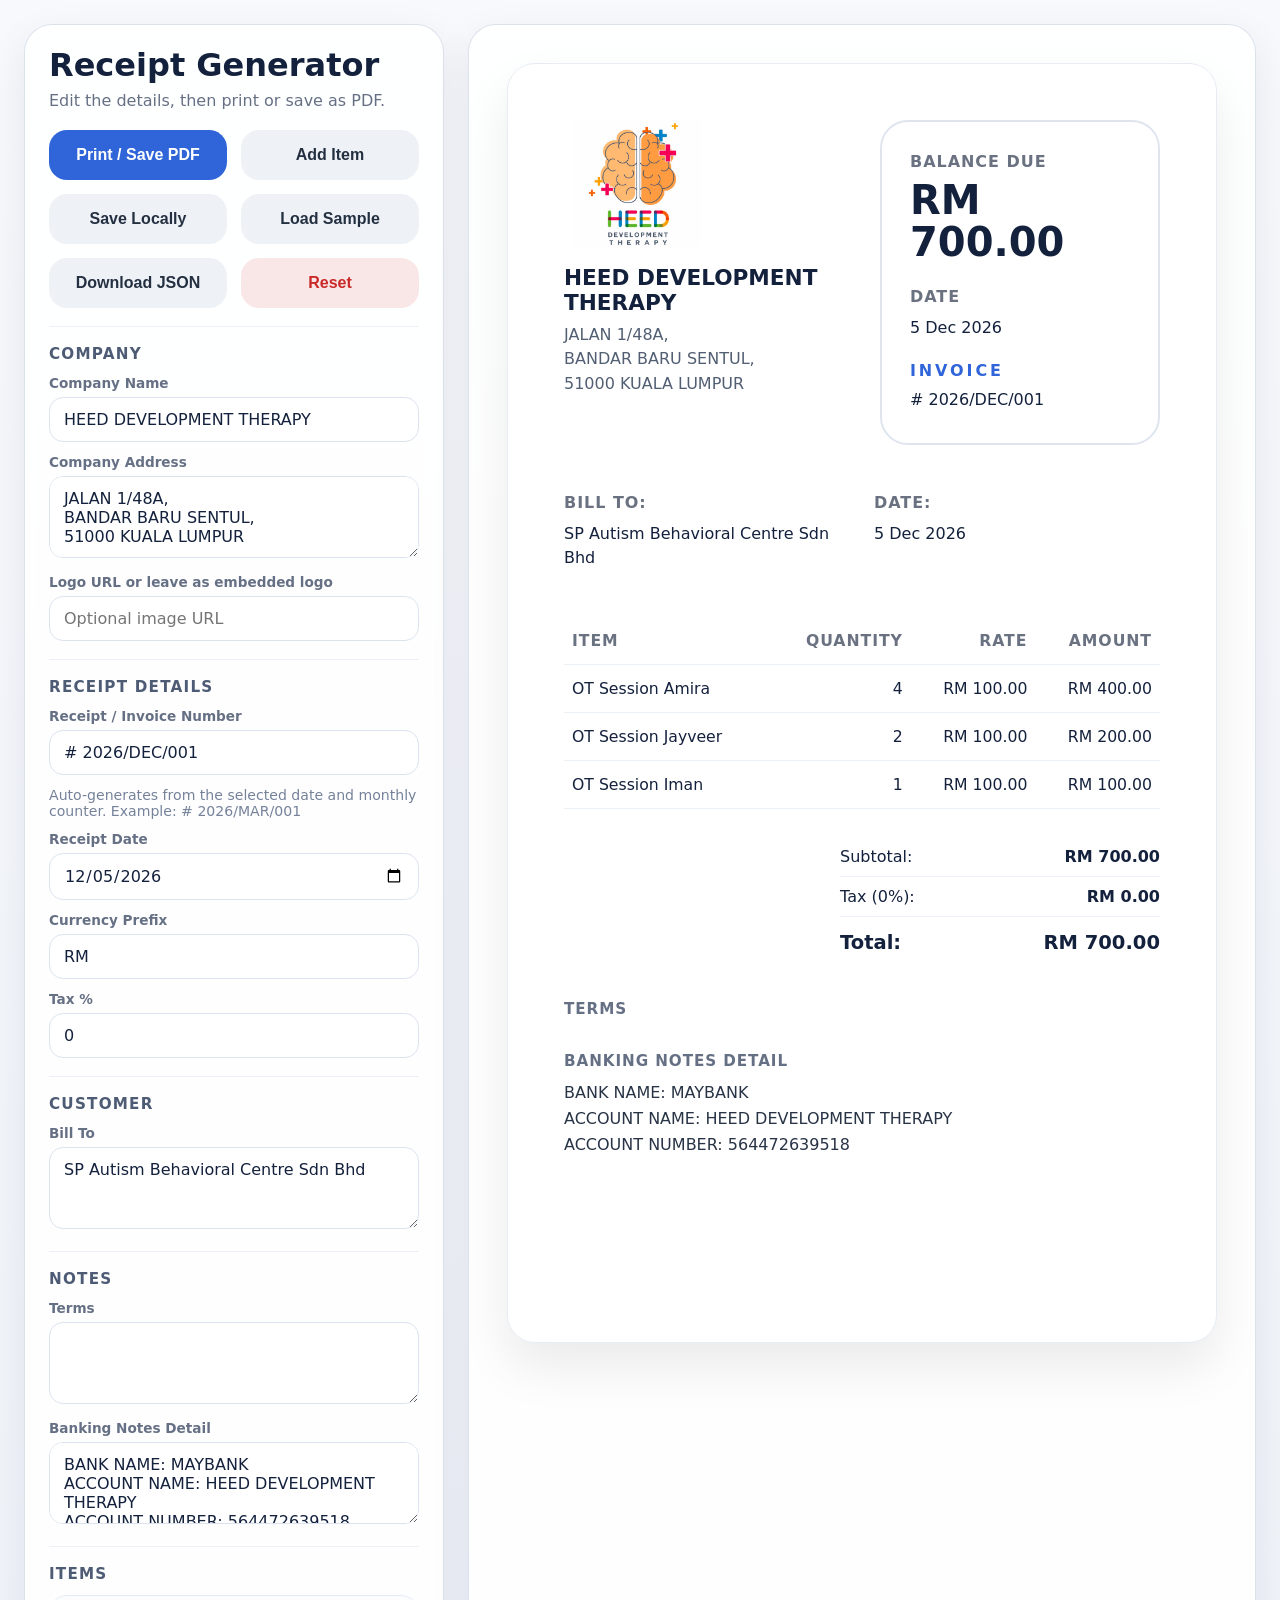
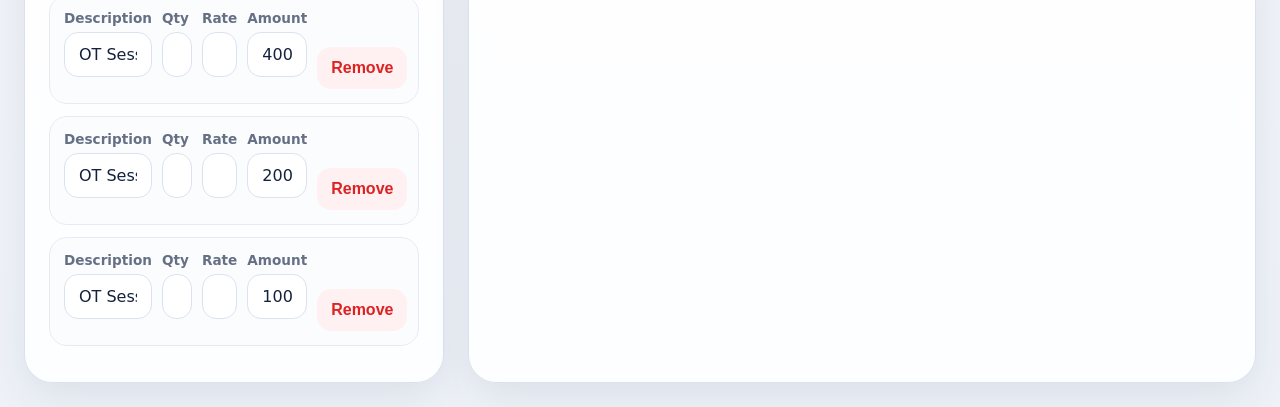
==== index.html @ 4f6014c5 "fix logo not appear" ====
<!DOCTYPE html>
<html lang="en">
<head>
  <meta charset="UTF-8" />
  <meta name="viewport" content="width=device-width, initial-scale=1.0" />
  <title>Personal Receipt Generator</title>
  <style>
    :root {
      --bg: #f3f5f9;
      --panel: #ffffff;
      --line: #d9dfeb;
      --text: #14213d;
      --muted: #667085;
      --primary: #2f65d9;
      --soft: #eef3ff;
      --danger: #f9e7e7;
      --shadow: 0 14px 40px rgba(18, 31, 58, 0.08);
      --radius: 22px;
    }

    * { box-sizing: border-box; }
    html, body { margin: 0; padding: 0; }
    body {
      font-family: Inter, ui-sans-serif, system-ui, -apple-system, BlinkMacSystemFont, "Segoe UI", sans-serif;
      background: linear-gradient(180deg, #f7f9fc 0%, #eef2f8 100%);
      color: var(--text);
    }

    .page {
      max-width: 1500px;
      margin: 0 auto;
      padding: 24px;
      display: grid;
      grid-template-columns: 420px 1fr;
      gap: 24px;
      min-height: 100vh;
    }

    .panel {
      background: rgba(255,255,255,0.88);
      backdrop-filter: blur(6px);
      border: 1px solid rgba(217,223,235,0.9);
      border-radius: 28px;
      box-shadow: var(--shadow);
    }

    .controls {
      padding: 24px;
      position: sticky;
      top: 24px;
      height: fit-content;
    }

    .controls h1 {
      margin: 0 0 8px;
      font-size: 2rem;
      line-height: 1.05;
    }

    .controls p {
      margin: 0 0 20px;
      color: var(--muted);
      font-size: 1rem;
    }

    .button-grid {
      display: grid;
      grid-template-columns: 1fr 1fr;
      gap: 14px;
      margin-bottom: 18px;
    }

    button {
      border: 0;
      border-radius: 18px;
      padding: 16px 18px;
      font-size: 1rem;
      font-weight: 700;
      cursor: pointer;
      transition: transform 0.15s ease, box-shadow 0.15s ease, opacity 0.15s ease;
    }

    button:hover { transform: translateY(-1px); }
    button.primary { background: var(--primary); color: white; }
    button.soft { background: #eef2f7; color: #243041; }
    button.warn { background: var(--danger); color: #c92929; }

    .form-section {
      border-top: 1px solid #edf1f7;
      padding-top: 18px;
      margin-top: 18px;
    }

    .form-section h2 {
      margin: 0 0 12px;
      font-size: 0.95rem;
      letter-spacing: 0.08em;
      color: #4d5b74;
      text-transform: uppercase;
    }

    .field {
      margin-bottom: 12px;
    }

    .field label {
      display: block;
      font-size: 0.85rem;
      color: var(--muted);
      margin-bottom: 6px;
      font-weight: 600;
    }

    .field input,
    .field textarea,
    .field select {
      width: 100%;
      border: 1px solid #dbe3ef;
      background: #fff;
      border-radius: 14px;
      padding: 12px 14px;
      font: inherit;
      color: var(--text);
    }

    .field textarea {
      resize: vertical;
      min-height: 82px;
    }

    .item-row {
      border: 1px solid #e5ebf5;
      border-radius: 18px;
      padding: 14px;
      margin-bottom: 12px;
      background: #fbfcfe;
    }

    .item-row-grid {
      display: grid;
      grid-template-columns: 1.8fr 0.8fr 1fr 1fr auto;
      gap: 10px;
      align-items: end;
    }

    .remove-btn {
      padding: 12px 14px;
      border-radius: 14px;
      background: #fff1f1;
      color: #d22;
      font-weight: 700;
    }

    .receipt-wrap {
      padding: 38px;
      overflow: auto;
    }

    .receipt-sheet {
      background: white;
      width: 100%;
      max-width: 980px;
      min-height: 1280px;
      margin: 0 auto;
      padding: 56px;
      border-radius: 28px;
      box-shadow: 0 25px 50px rgba(0,0,0,0.08);
      border: 1px solid #e6ebf4;
    }

    .receipt-top {
      display: flex;
      justify-content: space-between;
      gap: 28px;
      align-items: flex-start;
    }

    .branding {
      flex: 1;
      min-width: 0;
    }

    .logo-box {
      margin-bottom: 18px;
    }

    .logo-box img {
      max-width: 150px;
      max-height: 150px;
      object-fit: contain;
      display: block;
    }

    .invoice-label {
      color: var(--primary);
      font-size: 1rem;
      font-weight: 800;
      letter-spacing: 0.18em;
      margin-top: 20px;
      margin-bottom: 8px;
    }

    .invoice-number {
      font-size: 1rem; /* edit this if you want bigger/smaller */
      font-weight: 400;
      line-height: 1.55;
      margin: 0;
      word-break: break-word;
    }

    .company-name {
      font-size: 1.35rem;
      font-weight: 800;
      margin: 0 0 8px;
      text-transform: uppercase;
    }

    .company-address {
      color: #525f73;
      font-size: 1rem;
      line-height: 1.55;
      white-space: pre-line;
    }

    .summary-card {
      width: 280px;
      border: 2px solid #dfe5ef;
      border-radius: 28px;
      padding: 30px 28px;
      flex-shrink: 0;
    }

    .summary-card .label,
    .meta-title,
    .bill-title,
    .table-head {
      color: #6a7282;
      text-transform: uppercase;
      letter-spacing: 0.06em;
      font-weight: 800;
    }

    .due-amount {
      font-size: 2.5rem;
      font-weight: 900;
      margin: 8px 0 24px;
      line-height: 1.05;
    }

    .meta-grid {
      display: grid;
      grid-template-columns: 1fr 1fr;
      gap: 24px;
      margin-top: 48px;
      margin-bottom: 34px;
    }

    .bill-box, .date-box {
      min-height: 90px;
    }

    .bill-content, .date-content {
      margin-top: 10px;
      white-space: pre-line;
      font-size: 1rem;
      line-height: 1.55;
    }

    table {
      width: 100%;
      border-collapse: collapse;
      margin-top: 8px;
    }

    th, td {
      padding: 14px 8px;
      border-bottom: 1px solid #ebeff6;
      text-align: left;
      vertical-align: top;
      font-size: 0.98rem;
    }

    th:last-child, td:last-child,
    th:nth-last-child(2), td:nth-last-child(2),
    th:nth-last-child(3), td:nth-last-child(3) {
      text-align: right;
    }

    .totals {
      margin-left: auto;
      width: 320px;
      margin-top: 28px;
    }

    .total-row {
      display: flex;
      justify-content: space-between;
      padding: 10px 0;
      border-bottom: 1px solid #edf1f7;
      gap: 16px;
    }

    .grand-total {
      font-size: 1.22rem;
      font-weight: 900;
      border-bottom: 0;
      padding-top: 14px;
    }

    .bottom-notes {
      margin-top: 36px;
      display: grid;
      grid-template-columns: 1fr;
      gap: 24px;
    }

    .note-block h3 {
      margin: 0 0 10px;
      font-size: 0.95rem;
      text-transform: uppercase;
      letter-spacing: 0.06em;
      color: #667085;
    }

    .note-block p {
      margin: 0;
      white-space: pre-line;
      line-height: 1.65;
      color: #283446;
    }

    .muted-tip {
      color: #75829a;
      font-size: 0.88rem;
      margin-top: 12px;
    }

    @media (max-width: 1180px) {
      .page { grid-template-columns: 1fr; }
      .controls { position: static; }
      .receipt-sheet { min-height: auto; }
    }

    @media (max-width: 820px) {
      .receipt-wrap { padding: 14px; }
      .receipt-sheet { padding: 24px; border-radius: 18px; }
      .receipt-top, .meta-grid { display: block; }
      .summary-card { width: 100%; margin-top: 24px; }
      .item-row-grid { grid-template-columns: 1fr 1fr; }
      .totals { width: 100%; }
      .button-grid { grid-template-columns: 1fr; }
    }

    @media print {
      body { background: white; }
      .page { display: block; padding: 0; max-width: none; }
      .controls { display: none !important; }
      .panel { border: 0; box-shadow: none; background: transparent; }
      .receipt-wrap { padding: 0; }
      .receipt-sheet {
        max-width: none;
        width: 100%;
        min-height: auto;
        border: 0;
        box-shadow: none;
        border-radius: 0;
        padding: 18mm 16mm;
      }
      @page { size: A4; margin: 0; }
    }
  </style>
</head>
<body>
  <div class="page">
    <aside class="panel controls">
      <h1>Receipt Generator</h1>
      <p>Edit the details, then print or save as PDF.</p>

      <div class="button-grid">
        <button class="primary" onclick="window.print()">Print / Save PDF</button>
        <button class="soft" onclick="addItem()">Add Item</button>
        <button class="soft" onclick="saveLocally()">Save Locally</button>
        <button class="soft" onclick="loadSample()">Load Sample</button>
        <button class="soft" onclick="downloadJSON()">Download JSON</button>
        <button class="warn" onclick="resetForm()">Reset</button>
      </div>

      <div class="form-section">
        <h2>Company</h2>
        <div class="field">
          <label>Company Name</label>
          <input id="companyName" value="HEED DEVELOPMENT THERAPY" />
        </div>
        <div class="field">
          <label>Company Address</label>
          <textarea id="companyAddress">JALAN 1/48A,
BANDAR BARU SENTUL,
51000 KUALA LUMPUR</textarea>
        </div>
        <div class="field">
          <label>Logo URL or leave as embedded logo</label>
          <input id="logoUrl" value="HEED_DEV-logo.png" placeholder="Optional image URL" />
        </div>
      </div>

      <div class="form-section">
        <h2>Receipt Details</h2>
        <div class="field">
          <label>Receipt / Invoice Number</label>
          <input id="invoiceNumber" />
          <div class="muted-tip">Auto-generates from the selected date and monthly counter. Example: # 2026/MAR/001</div>
        </div>
        <div class="field">
          <label>Receipt Date</label>
          <input id="invoiceDate" type="date" />
        </div>
        <div class="field">
          <label>Currency Prefix</label>
          <input id="currency" value="RM" />
        </div>
        <div class="field">
          <label>Tax %</label>
          <input id="taxRate" type="number" min="0" step="0.01" value="0" />
        </div>
      </div>

      <div class="form-section">
        <h2>Customer</h2>
        <div class="field">
          <label>Bill To</label>
          <textarea id="billTo">SP Autism Behavioral Centre Sdn Bhd</textarea>
        </div>
      </div>

      <div class="form-section">
        <h2>Notes</h2>
        <div class="field">
          <label>Terms</label>
          <textarea id="terms"></textarea>
        </div>
        <div class="field">
          <label>Banking Notes Detail</label>
          <textarea id="bankingNotes">BANK NAME: MAYBANK
ACCOUNT NAME: HEED DEVELOPMENT THERAPY
ACCOUNT NUMBER: 564472639518</textarea>
        </div>
      </div>

      <div class="form-section">
        <h2>Items</h2>
        <div id="itemsEditor"></div>
      </div>
    </aside>

    <main class="panel receipt-wrap">
      <section class="receipt-sheet" id="receiptSheet">
        <div class="receipt-top">
          <div class="branding">
            <div class="logo-box">
              <img id="previewLogo" alt="Company logo" src="HEED_DEV-logo.png" />
            </div>
            <div class="company-name" id="previewCompanyName">HEED DEVELOPMENT THERAPY</div>
            <div class="company-address" id="previewCompanyAddress">JALAN 1/48A,
BANDAR BARU SENTUL,
51000 KUALA LUMPUR</div>
          </div>

          <div class="summary-card">
            <div class="label">Balance Due</div>
            <div class="due-amount" id="previewBalance">RM 0.00</div>

            <div class="meta-title">Date</div>
            <div class="date-content" id="previewDateTop">31 Mar 2026</div>

            <div class="invoice-label">INVOICE</div>
            <div class="invoice-number" id="previewInvoiceNumber"># 2026/MAR/001</div>
          </div>
        </div>

        <div class="meta-grid">
          <div class="bill-box">
            <div class="bill-title">Bill To:</div>
            <div class="bill-content" id="previewBillTo">SP Autism Behavioral Centre Sdn Bhd</div>
          </div>
          <div class="date-box">
            <div class="bill-title">Date:</div>
            <div class="date-content" id="previewDate">31 Mar 2026</div>
          </div>
        </div>

        <table>
          <thead>
            <tr>
              <th class="table-head">Item</th>
              <th class="table-head">Quantity</th>
              <th class="table-head">Rate</th>
              <th class="table-head">Amount</th>
            </tr>
          </thead>
          <tbody id="previewItems"></tbody>
        </table>

        <div class="totals">
          <div class="total-row"><span>Subtotal:</span><strong id="previewSubtotal">RM 0.00</strong></div>
          <div class="total-row"><span>Tax (<span id="previewTaxLabel">0</span>%):</span><strong id="previewTax">RM 0.00</strong></div>
          <div class="total-row grand-total"><span>Total:</span><strong id="previewTotal">RM 0.00</strong></div>
        </div>

        <div class="bottom-notes">
          <div class="note-block">
            <h3>Terms</h3>
            <p id="previewTerms"></p>
          </div>
          <div class="note-block">
            <h3>Banking Notes Detail</h3>
            <p id="previewBankingNotes">BANK NAME: MAYBANK
ACCOUNT NAME: HEED DEVELOPMENT THERAPY
ACCOUNT NUMBER: 564472639518</p>
          </div>
        </div>
      </section>
    </main>
  </div>

  <script>
    const EMBEDDED_LOGO = "[data-uri]";

    const defaultData = {
      companyName: 'HEED DEVELOPMENT THERAPY',
      companyAddress: 'JALAN 1/48A,\nBANDAR BARU SENTUL,\n51000 KUALA LUMPUR',
      logoUrl: '',
      invoiceDate: '',
      invoiceNumber: '',
      billTo: 'SP Autism Behavioral Centre Sdn Bhd',
      currency: 'RM',
      taxRate: 0,
      terms: '',
      bankingNotes: 'BANK NAME: MAYBANK\nACCOUNT NAME: HEED DEVELOPMENT THERAPY\nACCOUNT NUMBER: 564472639518',
      items: [
        { description: 'OT Session Amira', quantity: 4, rate: 100 },
        { description: 'OT Session Jayveer', quantity: 2, rate: 100 },
        { description: 'OT Session Iman', quantity: 1, rate: 100 }
      ]
    };

    const monthNames = ['JAN','FEB','MAR','APR','MAY','JUN','JUL','AUG','SEP','OCT','NOV','DEC'];
    const longMonthNames = ['Jan', 'Feb', 'Mar', 'Apr', 'May', 'Jun', 'Jul', 'Aug', 'Sep', 'Oct', 'Nov', 'Dec'];

    function pad(n, size = 3) {
      return String(n).padStart(size, '0');
    }

    function todayISO() {
      const d = new Date();
      const local = new Date(d.getTime() - d.getTimezoneOffset() * 60000);
      return local.toISOString().slice(0, 10);
    }

    function formatDisplayDate(dateStr) {
      if (!dateStr) return '';
      const [y, m, d] = dateStr.split('-').map(Number);
      return `${d} ${longMonthNames[m - 1]} ${y}`;
    }

    function currencyFormat(value) {
      const prefix = document.getElementById('currency').value || 'RM';
      return `${prefix} ${Number(value || 0).toFixed(2)}`;
    }

    function periodKeyFromDate(dateStr) {
      const [y, m] = dateStr.split('-').map(Number);
      return `${y}-${pad(m, 2)}`;
    }

    function generateInvoiceNumber(dateStr, forceNext = false) {
      const [year, month] = dateStr.split('-').map(Number);
      const key = `receipt-counter-${periodKeyFromDate(dateStr)}`;
      let counter = Number(localStorage.getItem(key) || 0);
      if (counter === 0 || forceNext) {
        counter += 1;
        localStorage.setItem(key, String(counter));
      }
      return `# ${year}/${monthNames[month - 1]}/${pad(counter)}`;
    }

    function maybeRefreshInvoiceNumber() {
      const dateStr = document.getElementById('invoiceDate').value || todayISO();
      const invoiceInput = document.getElementById('invoiceNumber');
      const expectedPrefix = `# ${dateStr.slice(0,4)}/${monthNames[Number(dateStr.slice(5,7)) - 1]}/`;
      if (!invoiceInput.value || !invoiceInput.value.startsWith(expectedPrefix)) {
        invoiceInput.value = generateInvoiceNumber(dateStr);
      }
    }

    function buildItemRow(item = { description: '', quantity: 1, rate: 0 }) {
      const row = document.createElement('div');
      row.className = 'item-row';
      row.innerHTML = `
        <div class="item-row-grid">
          <div class="field"><label>Description</label><input class="item-desc" value="${escapeHtmlAttr(item.description)}"></div>
          <div class="field"><label>Qty</label><input class="item-qty" type="number" min="0" step="1" value="${item.quantity}"></div>
          <div class="field"><label>Rate</label><input class="item-rate" type="number" min="0" step="0.01" value="${item.rate}"></div>
          <div class="field"><label>Amount</label><input class="item-amount" value="${Number(item.quantity * item.rate).toFixed(2)}" disabled></div>
          <button class="remove-btn" type="button">Remove</button>
        </div>
      `;
      row.querySelectorAll('input').forEach(el => el.addEventListener('input', () => {
        const qty = Number(row.querySelector('.item-qty').value || 0);
        const rate = Number(row.querySelector('.item-rate').value || 0);
        row.querySelector('.item-amount').value = (qty * rate).toFixed(2);
        updatePreview();
      }));
      row.querySelector('.remove-btn').addEventListener('click', () => {
        row.remove();
        updatePreview();
      });
      return row;
    }

    function addItem(item) {
      document.getElementById('itemsEditor').appendChild(buildItemRow(item));
      updatePreview();
    }

    function getItemsFromEditor() {
      return [...document.querySelectorAll('.item-row')].map(row => ({
        description: row.querySelector('.item-desc').value.trim(),
        quantity: Number(row.querySelector('.item-qty').value || 0),
        rate: Number(row.querySelector('.item-rate').value || 0)
      })).filter(item => item.description || item.quantity || item.rate);
    }

    function escapeHtmlAttr(value) {
      return String(value)
        .replace(/&/g, '&amp;')
        .replace(/"/g, '&quot;')
        .replace(/</g, '&lt;')
        .replace(/>/g, '&gt;');
    }

    function updatePreview() {
      const companyName = document.getElementById('companyName').value;
      const companyAddress = document.getElementById('companyAddress').value;
      const billTo = document.getElementById('billTo').value;
      const invoiceDate = document.getElementById('invoiceDate').value;
      const invoiceNumber = document.getElementById('invoiceNumber').value;
      const terms = document.getElementById('terms').value;
      const bankingNotes = document.getElementById('bankingNotes').value;
      const logoUrl = document.getElementById('logoUrl').value.trim();
      const taxRate = Number(document.getElementById('taxRate').value || 0);
      const items = getItemsFromEditor();

      document.getElementById('previewCompanyName').textContent = companyName;
      document.getElementById('previewCompanyAddress').textContent = companyAddress;
      document.getElementById('previewBillTo').textContent = billTo;
      document.getElementById('previewInvoiceNumber').textContent = invoiceNumber;
      document.getElementById('previewDate').textContent = formatDisplayDate(invoiceDate);
      document.getElementById('previewDateTop').textContent = formatDisplayDate(invoiceDate);
      document.getElementById('previewTerms').textContent = terms;
      document.getElementById('previewBankingNotes').textContent = bankingNotes;
      document.getElementById('previewTaxLabel').textContent = taxRate.toFixed(0);

      const logo = document.getElementById('previewLogo');
      logo.src = document.getElementById('logoUrl').value.trim() || "HEED_DEV-logo.png";
      logo.onerror = function () {
        this.style.display = "none";
      };

      const tbody = document.getElementById('previewItems');
      tbody.innerHTML = '';
      let subtotal = 0;

      items.forEach(item => {
        const amount = item.quantity * item.rate;
        subtotal += amount;
        const tr = document.createElement('tr');
        tr.innerHTML = `
          <td>${item.description || ''}</td>
          <td>${item.quantity}</td>
          <td>${currencyFormat(item.rate)}</td>
          <td>${currencyFormat(amount)}</td>
        `;
        tbody.appendChild(tr);
      });

      const taxAmount = subtotal * (taxRate / 100);
      const total = subtotal + taxAmount;

      document.getElementById('previewSubtotal').textContent = currencyFormat(subtotal);
      document.getElementById('previewTax').textContent = currencyFormat(taxAmount);
      document.getElementById('previewTotal').textContent = currencyFormat(total);
      document.getElementById('previewBalance').textContent = currencyFormat(total);

      saveDraftState();
    }

    function collectFormData() {
      return {
        companyName: document.getElementById('companyName').value,
        companyAddress: document.getElementById('companyAddress').value,
        logoUrl: document.getElementById('logoUrl').value,
        invoiceDate: document.getElementById('invoiceDate').value,
        invoiceNumber: document.getElementById('invoiceNumber').value,
        billTo: document.getElementById('billTo').value,
        currency: document.getElementById('currency').value,
        taxRate: document.getElementById('taxRate').value,
        terms: document.getElementById('terms').value,
        bankingNotes: document.getElementById('bankingNotes').value,
        items: getItemsFromEditor()
      };
    }

    function applyData(data) {
      document.getElementById('companyName').value = data.companyName ?? defaultData.companyName;
      document.getElementById('companyAddress').value = data.companyAddress ?? defaultData.companyAddress;
      document.getElementById('logoUrl').value = data.logoUrl ?? '';
      document.getElementById('invoiceDate').value = data.invoiceDate || todayISO();
      document.getElementById('invoiceNumber').value = data.invoiceNumber || generateInvoiceNumber(document.getElementById('invoiceDate').value);
      document.getElementById('billTo').value = data.billTo ?? '';
      document.getElementById('currency').value = data.currency ?? 'RM';
      document.getElementById('taxRate').value = data.taxRate ?? 0;
      document.getElementById('terms').value = data.terms ?? '';
      document.getElementById('bankingNotes').value = data.bankingNotes ?? '';

      const editor = document.getElementById('itemsEditor');
      editor.innerHTML = '';
      (data.items?.length ? data.items : defaultData.items).forEach(item => editor.appendChild(buildItemRow(item)));
      updatePreview();
    }

    function saveDraftState() {
      localStorage.setItem('receipt-generator-draft', JSON.stringify(collectFormData()));
    }

    function saveLocally() {
      saveDraftState();
      alert('Saved in your browser on this device.');
    }

    function downloadJSON() {
      const data = JSON.stringify(collectFormData(), null, 2);
      const blob = new Blob([data], { type: 'application/json' });
      const a = document.createElement('a');
      a.href = URL.createObjectURL(blob);
      a.download = 'receipt-data.json';
      a.click();
      URL.revokeObjectURL(a.href);
    }

    function loadSample() {
      const sample = structuredClone(defaultData);
      sample.invoiceDate = '2026-03-31';
      sample.invoiceNumber = '# 2026/MAR/001';
      applyData(sample);
    }

    function resetForm() {
      localStorage.removeItem('receipt-generator-draft');
      const fresh = structuredClone(defaultData);
      fresh.invoiceDate = todayISO();
      fresh.invoiceNumber = generateInvoiceNumber(fresh.invoiceDate, true);
      applyData(fresh);
    }

    document.getElementById('invoiceDate').addEventListener('input', () => {
      maybeRefreshInvoiceNumber();
      updatePreview();
    });

    ['companyName','companyAddress','logoUrl','invoiceNumber','billTo','currency','taxRate','terms','bankingNotes']
      .forEach(id => document.getElementById(id).addEventListener('input', updatePreview));

    (function init() {
      const saved = localStorage.getItem('receipt-generator-draft');
      if (saved) {
        try {
          applyData(JSON.parse(saved));
          maybeRefreshInvoiceNumber();
          updatePreview();
          return;
        } catch (e) {}
      }
      const fresh = structuredClone(defaultData);
      fresh.invoiceDate = todayISO();
      fresh.invoiceNumber = generateInvoiceNumber(fresh.invoiceDate);
      applyData(fresh);
    })();
  </script>
</body>
</html>
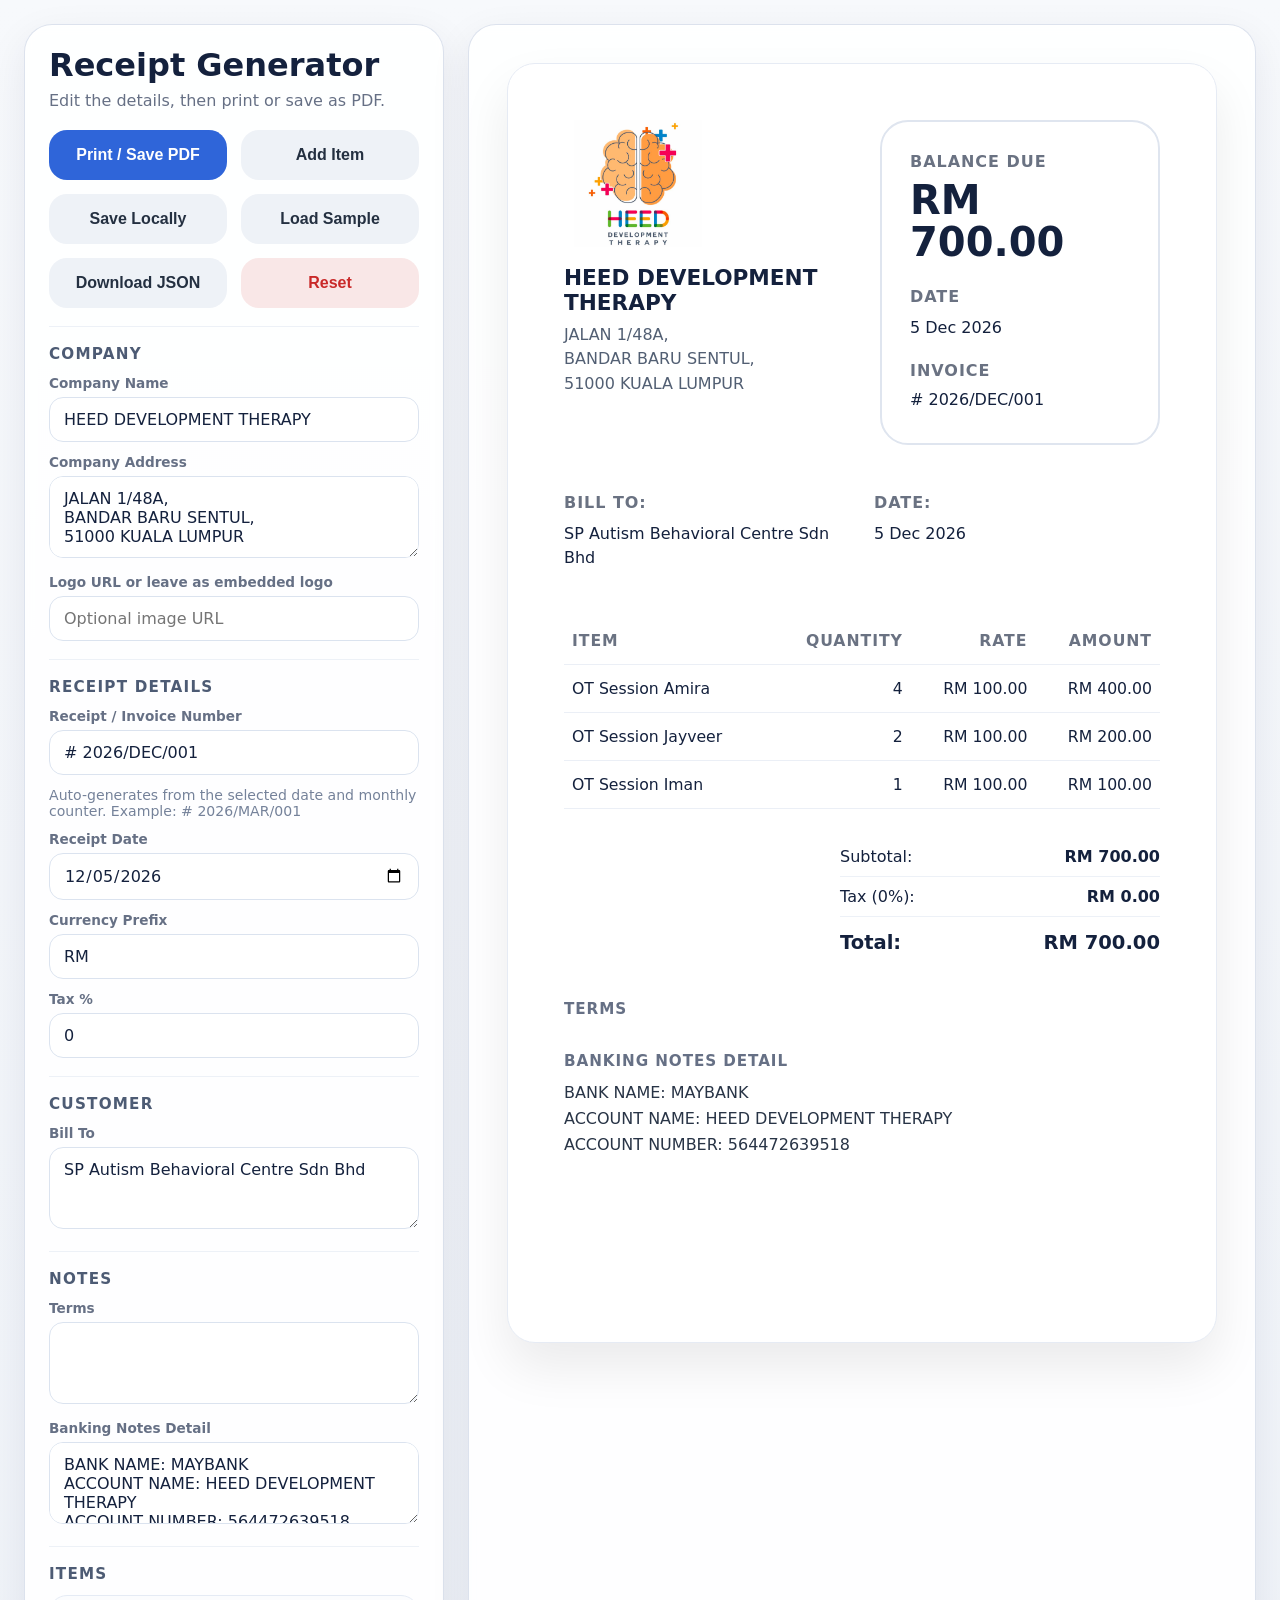
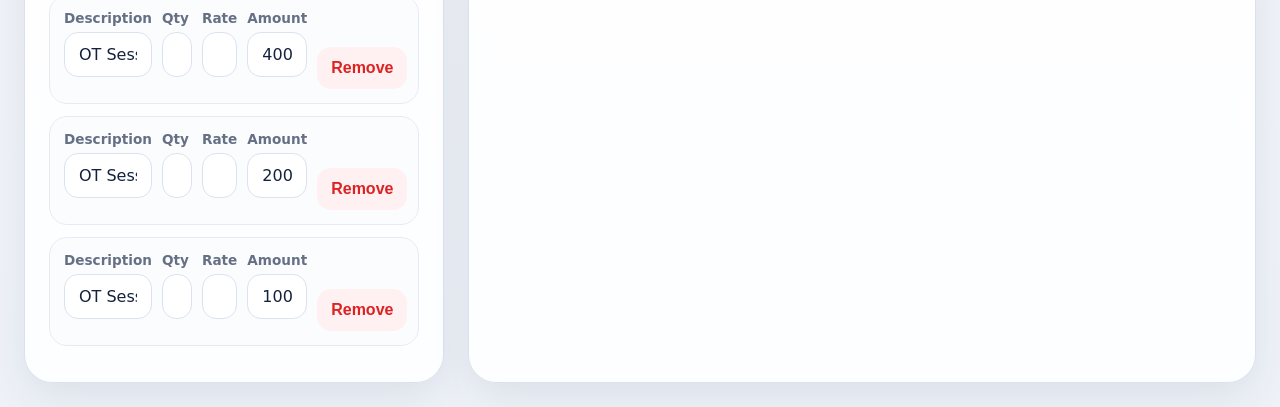
==== commit a1f09317: "Match INVOICE the same style/color family as DATE and BALANCE DUE." ====
--- a/index.html
+++ b/index.html
@@ -192,10 +192,11 @@
     }
 
     .invoice-label {
-      color: var(--primary);
+      color: #6a7282;
+      text-transform: uppercase;
+      letter-spacing: 0.06em;
+      font-weight: 800;
       font-size: 1rem;
-      font-weight: 800;
-      letter-spacing: 0.18em;
       margin-top: 20px;
       margin-bottom: 8px;
     }
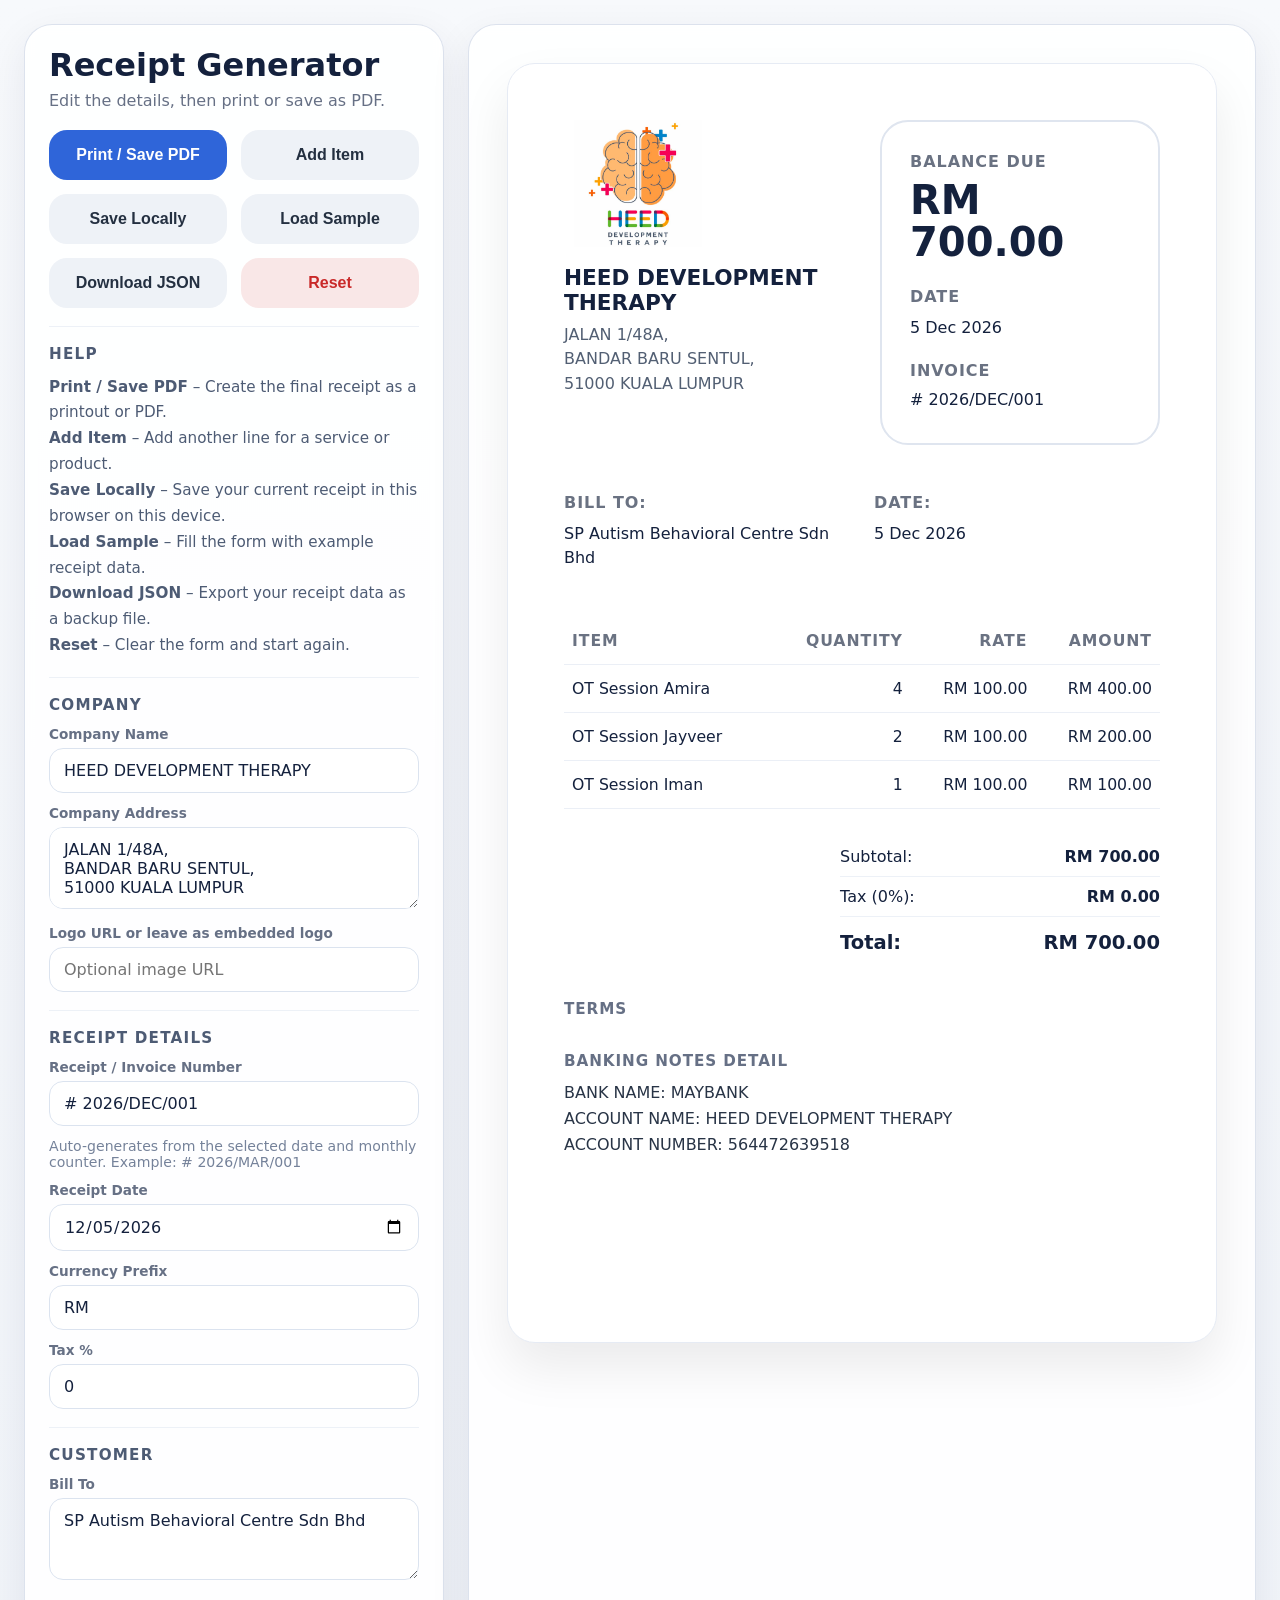
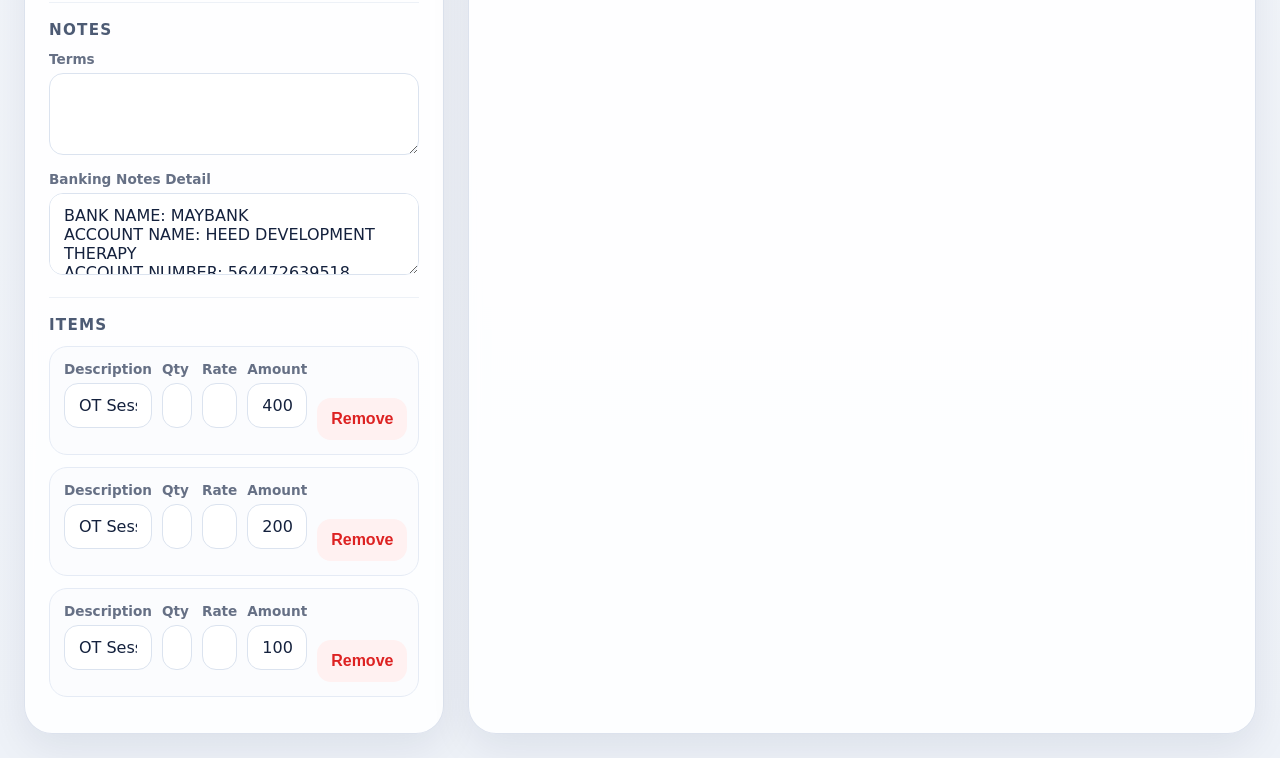
==== commit 265e9487: "Features - Add help section" ====
--- a/index.html
+++ b/index.html
@@ -193,12 +193,12 @@
 
     .invoice-label {
       color: #6a7282;
-      text-transform: uppercase;
+      font-size: 1rem;
+      font-weight: 800;
       letter-spacing: 0.06em;
-      font-weight: 800;
-      font-size: 1rem;
       margin-top: 20px;
       margin-bottom: 8px;
+      text-transform: uppercase;
     }
 
     .invoice-number {
@@ -384,6 +384,18 @@
         <button class="soft" onclick="loadSample()">Load Sample</button>
         <button class="soft" onclick="downloadJSON()">Download JSON</button>
         <button class="warn" onclick="resetForm()">Reset</button>
+      </div>
+
+      <div class="form-section">
+        <h2>Help</h2>
+        <div class="muted-tip" style="font-size: 0.95rem; line-height: 1.7; color: #4d5b74;">
+          <strong>Print / Save PDF</strong> – Create the final receipt as a printout or PDF.<br>
+          <strong>Add Item</strong> – Add another line for a service or product.<br>
+          <strong>Save Locally</strong> – Save your current receipt in this browser on this device.<br>
+          <strong>Load Sample</strong> – Fill the form with example receipt data.<br>
+          <strong>Download JSON</strong> – Export your receipt data as a backup file.<br>
+          <strong>Reset</strong> – Clear the form and start again.
+        </div>
       </div>
 
       <div class="form-section">
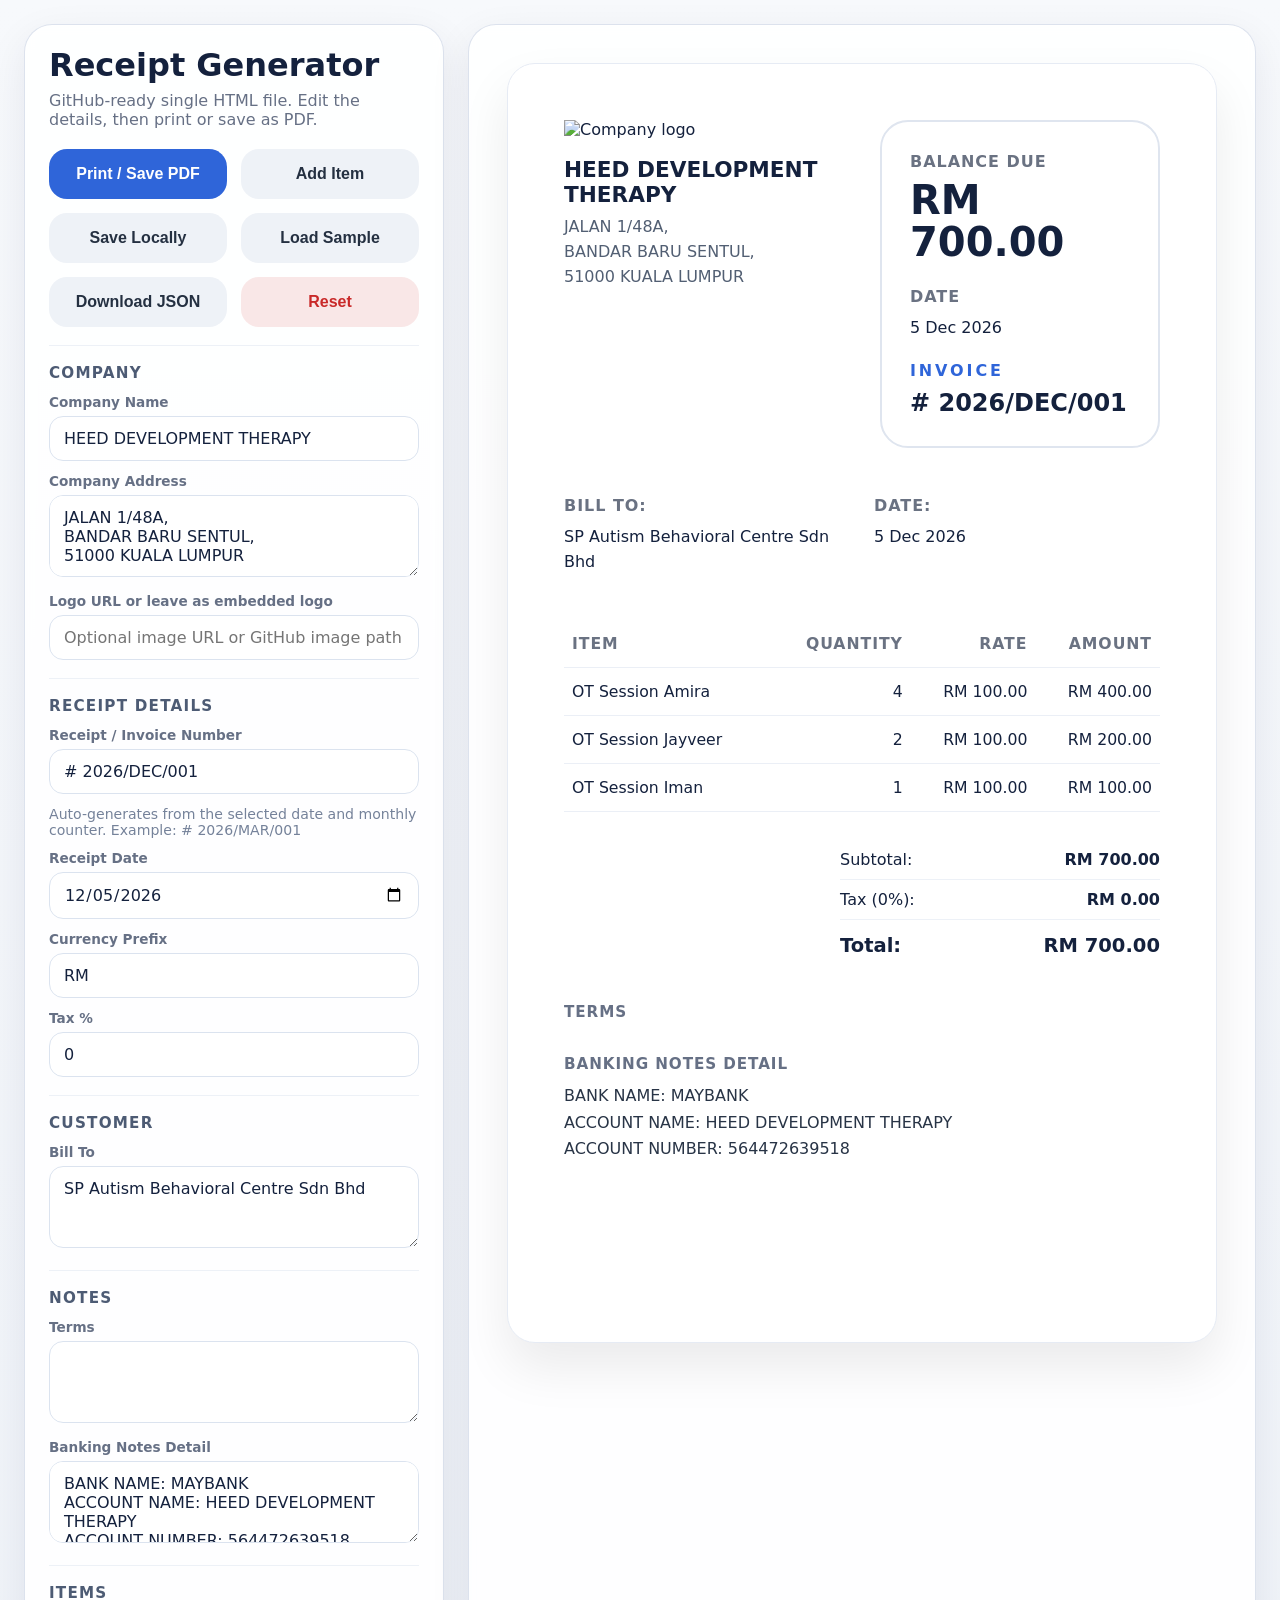
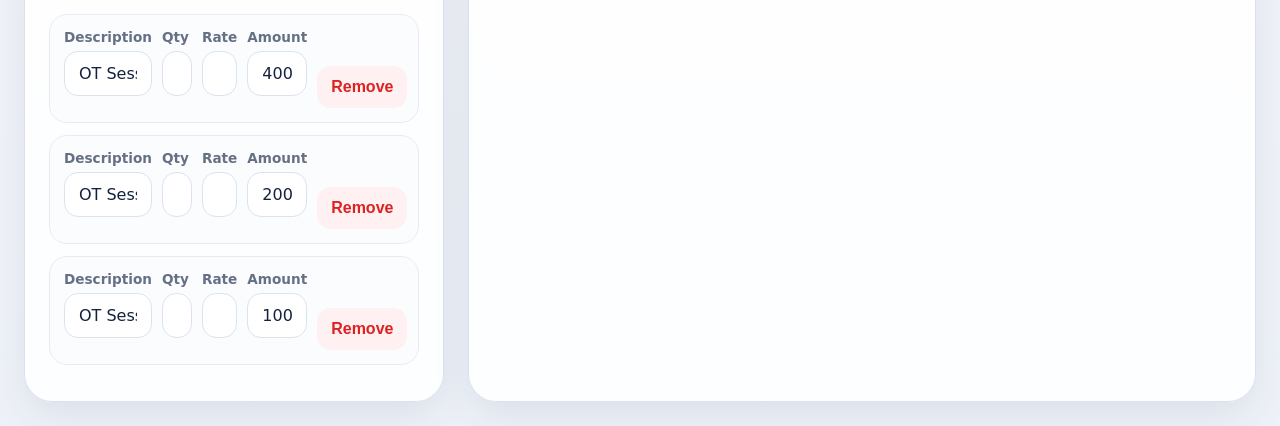
==== commit 6f781203: "Features: phone-friendly while keeping iPad and laptop layouts intact. What changed:  * buttons st" ====
--- a/index.html
+++ b/index.html
@@ -192,20 +192,18 @@
     }
 
     .invoice-label {
-      color: #6a7282;
+      color: var(--primary);
       font-size: 1rem;
       font-weight: 800;
-      letter-spacing: 0.06em;
-      margin-top: 20px;
-      margin-bottom: 8px;
-      text-transform: uppercase;
+      letter-spacing: 0.18em;
+      margin-bottom: 10px;
     }
 
     .invoice-number {
-      font-size: 1rem; /* edit this if you want bigger/smaller */
-      font-weight: 400;
-      line-height: 1.55;
-      margin: 0;
+      font-size: 2rem;
+      font-weight: 800;
+      line-height: 1.1;
+      margin: 0 0 26px;
       word-break: break-word;
     }
 
@@ -343,13 +341,174 @@
     }
 
     @media (max-width: 820px) {
-      .receipt-wrap { padding: 14px; }
-      .receipt-sheet { padding: 24px; border-radius: 18px; }
-      .receipt-top, .meta-grid { display: block; }
-      .summary-card { width: 100%; margin-top: 24px; }
-      .item-row-grid { grid-template-columns: 1fr 1fr; }
-      .totals { width: 100%; }
-      .button-grid { grid-template-columns: 1fr; }
+      .page {
+        padding: 16px;
+        gap: 16px;
+      }
+
+      .controls {
+        padding: 18px;
+      }
+
+      .controls h1 {
+        font-size: 1.6rem;
+      }
+
+      .controls p {
+        font-size: 0.95rem;
+      }
+
+      .receipt-wrap {
+        padding: 12px;
+      }
+
+      .receipt-sheet {
+        padding: 22px;
+        border-radius: 18px;
+      }
+
+      .receipt-top,
+      .meta-grid {
+        display: block;
+      }
+
+      .summary-card {
+        width: 100%;
+        margin-top: 20px;
+        padding: 22px 20px;
+        border-radius: 20px;
+      }
+
+      .button-grid {
+        grid-template-columns: 1fr;
+      }
+
+      .button-grid button {
+        width: 100%;
+      }
+
+      .form-section {
+        padding-top: 16px;
+        margin-top: 16px;
+      }
+
+      .field input,
+      .field textarea,
+      .field select,
+      button {
+        font-size: 16px;
+      }
+
+      .item-row {
+        padding: 12px;
+        border-radius: 16px;
+      }
+
+      .item-row-grid {
+        grid-template-columns: 1fr;
+        gap: 8px;
+      }
+
+      .remove-btn {
+        width: 100%;
+        margin-top: 4px;
+      }
+
+      .totals {
+        width: 100%;
+        margin-top: 20px;
+      }
+
+      .total-row {
+        padding: 12px 0;
+      }
+
+      .logo-box img {
+        max-width: 110px;
+        max-height: 110px;
+      }
+
+      th, td {
+        padding: 10px 6px;
+        font-size: 0.92rem;
+      }
+
+      .due-amount {
+        font-size: 2rem;
+      }
+    }
+
+    @media (max-width: 560px) {
+      .page {
+        padding: 10px;
+        gap: 12px;
+      }
+
+      .controls {
+        padding: 14px;
+        border-radius: 20px;
+      }
+
+      .receipt-wrap {
+        padding: 8px;
+      }
+
+      .receipt-sheet {
+        padding: 16px;
+      }
+
+      .company-name {
+        font-size: 1.1rem;
+      }
+
+      .company-address,
+      .bill-content,
+      .date-content,
+      .invoice-number {
+        font-size: 0.95rem;
+        line-height: 1.5;
+      }
+
+      .invoice-label,
+      .meta-title,
+      .bill-title,
+      .summary-card .label,
+      .table-head {
+        font-size: 0.78rem;
+        letter-spacing: 0.05em;
+      }
+
+      table,
+      thead,
+      tbody,
+      tr,
+      th,
+      td {
+        display: block;
+        width: 100%;
+      }
+
+      thead {
+        display: none;
+      }
+
+      tbody tr {
+        border: 1px solid #ebeff6;
+        border-radius: 14px;
+        padding: 10px 12px;
+        margin-bottom: 10px;
+      }
+
+      tbody td {
+        border-bottom: 0;
+        padding: 4px 0;
+        text-align: left !important;
+      }
+
+      tbody td:nth-child(1)::before { content: 'Item: '; font-weight: 700; }
+      tbody td:nth-child(2)::before { content: 'Quantity: '; font-weight: 700; }
+      tbody td:nth-child(3)::before { content: 'Rate: '; font-weight: 700; }
+      tbody td:nth-child(4)::before { content: 'Amount: '; font-weight: 700; }
     }
 
     @media print {
@@ -375,7 +534,7 @@
   <div class="page">
     <aside class="panel controls">
       <h1>Receipt Generator</h1>
-      <p>Edit the details, then print or save as PDF.</p>
+      <p>GitHub-ready single HTML file. Edit the details, then print or save as PDF.</p>
 
       <div class="button-grid">
         <button class="primary" onclick="window.print()">Print / Save PDF</button>
@@ -387,18 +546,6 @@
       </div>
 
       <div class="form-section">
-        <h2>Help</h2>
-        <div class="muted-tip" style="font-size: 0.95rem; line-height: 1.7; color: #4d5b74;">
-          <strong>Print / Save PDF</strong> – Create the final receipt as a printout or PDF.<br>
-          <strong>Add Item</strong> – Add another line for a service or product.<br>
-          <strong>Save Locally</strong> – Save your current receipt in this browser on this device.<br>
-          <strong>Load Sample</strong> – Fill the form with example receipt data.<br>
-          <strong>Download JSON</strong> – Export your receipt data as a backup file.<br>
-          <strong>Reset</strong> – Clear the form and start again.
-        </div>
-      </div>
-
-      <div class="form-section">
         <h2>Company</h2>
         <div class="field">
           <label>Company Name</label>
@@ -412,7 +559,7 @@
         </div>
         <div class="field">
           <label>Logo URL or leave as embedded logo</label>
-          <input id="logoUrl" value="HEED_DEV-logo.png" placeholder="Optional image URL" />
+          <input id="logoUrl" placeholder="Optional image URL or GitHub image path" />
         </div>
       </div>
 
@@ -469,9 +616,8 @@
       <section class="receipt-sheet" id="receiptSheet">
         <div class="receipt-top">
           <div class="branding">
-            <div class="logo-box">
-              <img id="previewLogo" alt="Company logo" src="HEED_DEV-logo.png" />
-            </div>
+            <div class="logo-box"><img id="previewLogo" alt="Company logo" /></div>
+            
             <div class="company-name" id="previewCompanyName">HEED DEVELOPMENT THERAPY</div>
             <div class="company-address" id="previewCompanyAddress">JALAN 1/48A,
 BANDAR BARU SENTUL,
@@ -481,12 +627,10 @@
           <div class="summary-card">
             <div class="label">Balance Due</div>
             <div class="due-amount" id="previewBalance">RM 0.00</div>
-
             <div class="meta-title">Date</div>
             <div class="date-content" id="previewDateTop">31 Mar 2026</div>
-
-            <div class="invoice-label">INVOICE</div>
-            <div class="invoice-number" id="previewInvoiceNumber"># 2026/MAR/001</div>
+            <div class="invoice-label" style="margin-top: 20px;">INVOICE</div>
+            <div class="invoice-number" id="previewInvoiceNumber" style="font-size: 1.5rem; margin: 8px 0 0;"># 2026/MAR/001</div>
           </div>
         </div>
 
@@ -536,7 +680,7 @@
   </div>
 
   <script>
-    const EMBEDDED_LOGO = "[data-uri]";
+    const EMBEDDED_LOGO = "[data-uri]";
 
     const defaultData = {
       companyName: 'HEED DEVELOPMENT THERAPY',
@@ -674,15 +818,11 @@
       document.getElementById('previewTaxLabel').textContent = taxRate.toFixed(0);
 
       const logo = document.getElementById('previewLogo');
-      logo.src = document.getElementById('logoUrl').value.trim() || "HEED_DEV-logo.png";
-      logo.onerror = function () {
-        this.style.display = "none";
-      };
+      logo.src = logoUrl || EMBEDDED_LOGO;
 
       const tbody = document.getElementById('previewItems');
       tbody.innerHTML = '';
       let subtotal = 0;
-
       items.forEach(item => {
         const amount = item.quantity * item.rate;
         subtotal += amount;
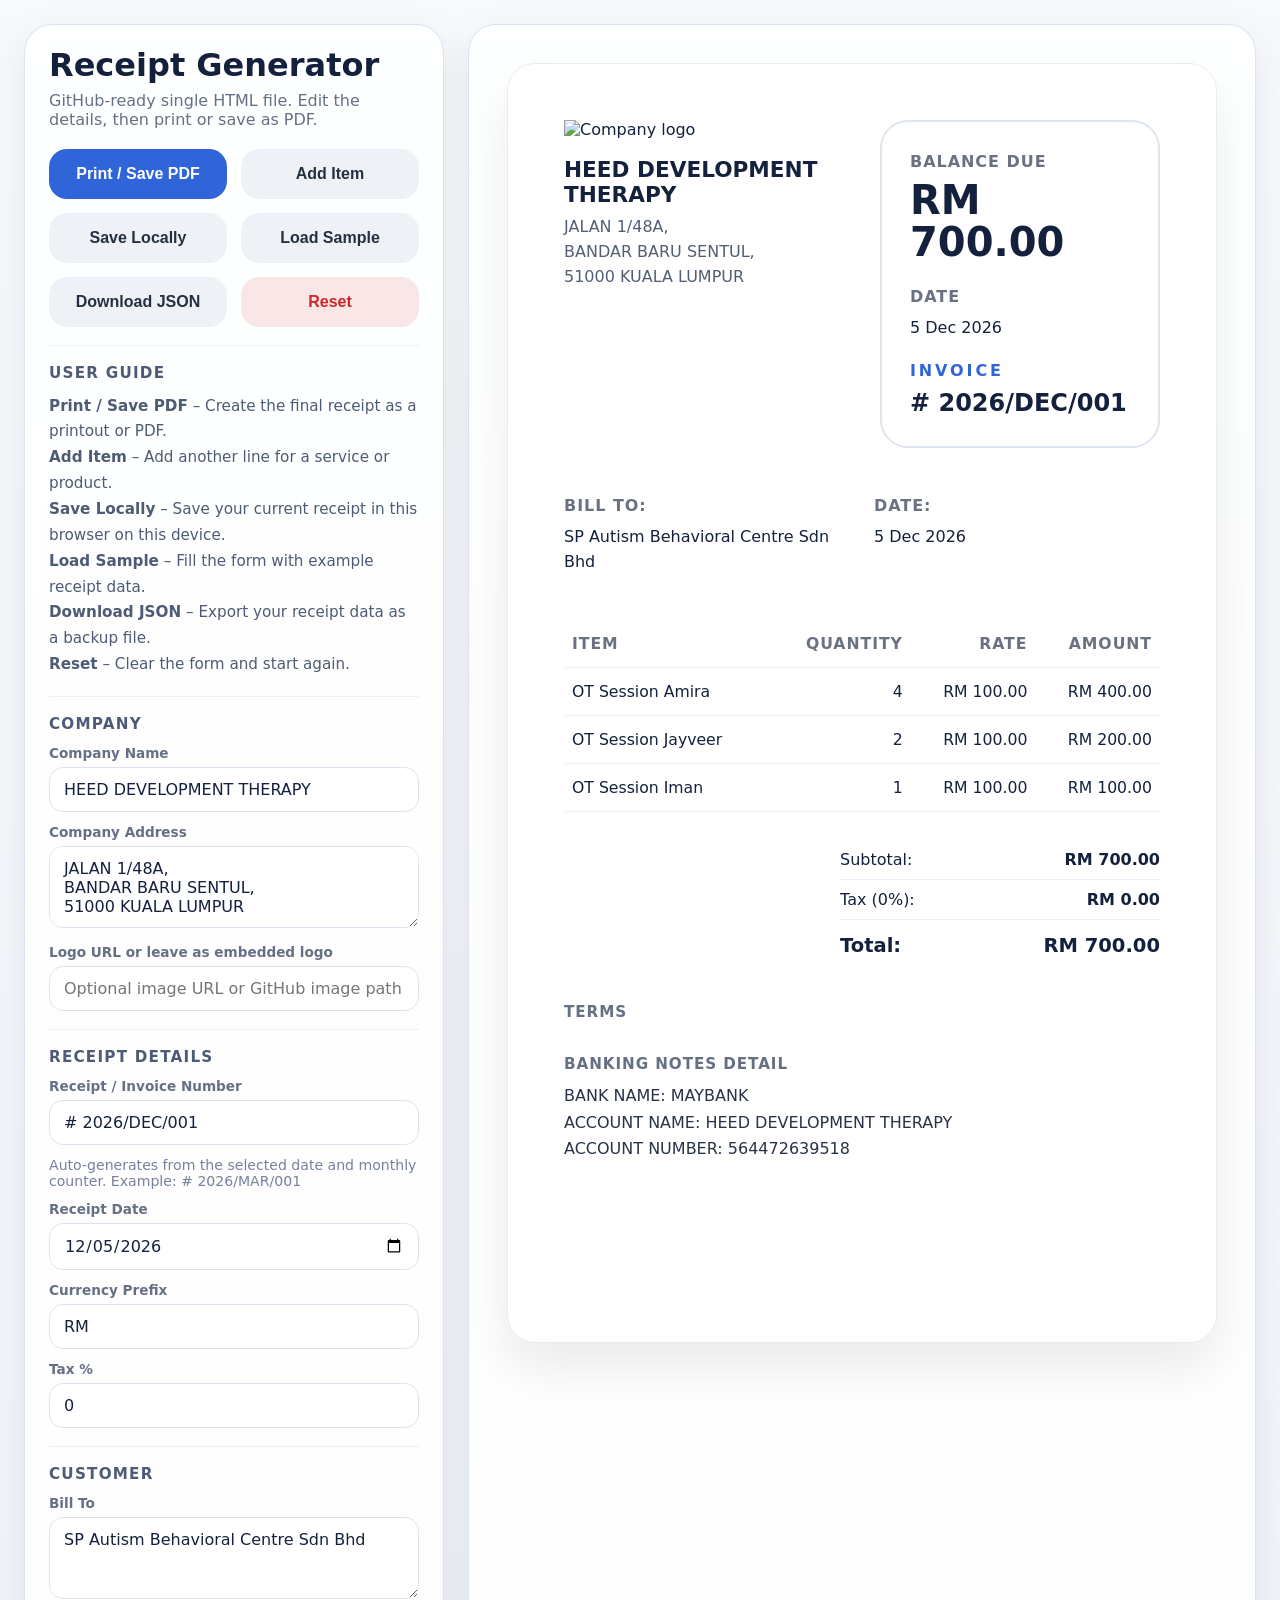
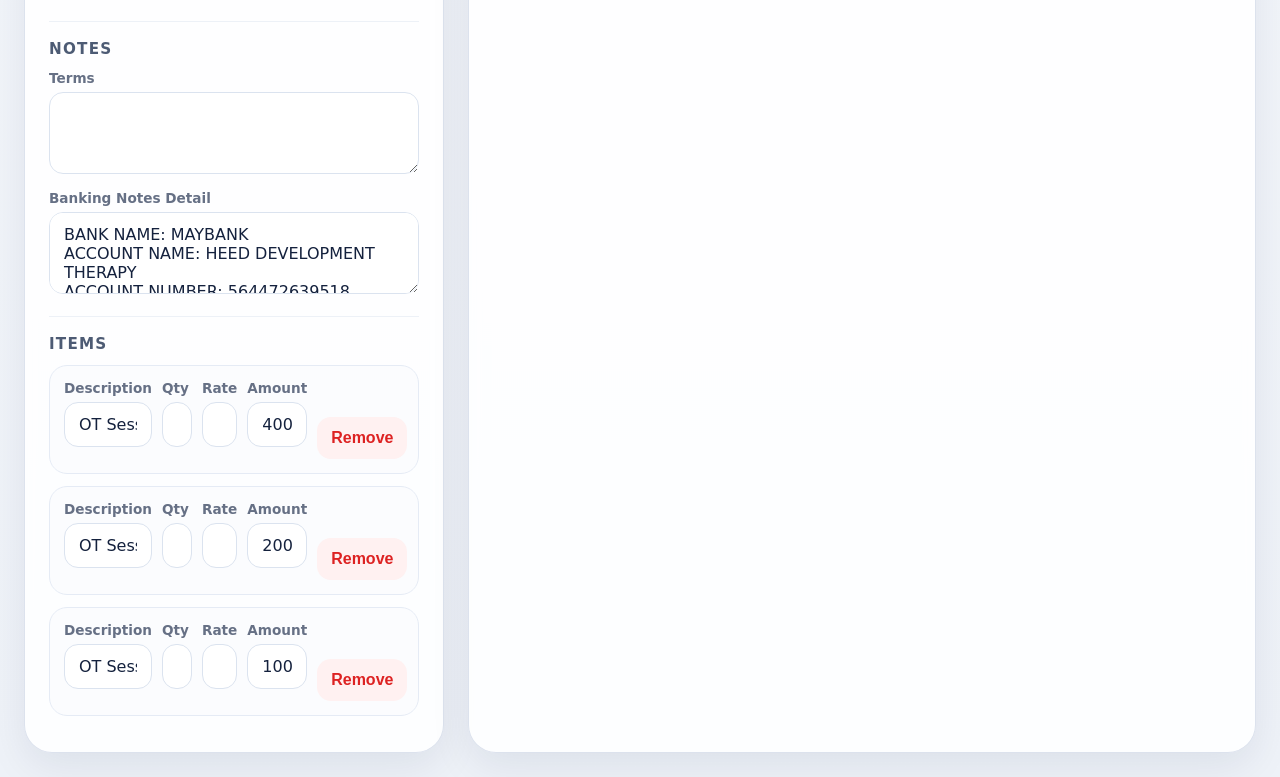
==== commit 06223c34: "Fix: adding back help or user guide section" ====
--- a/index.html
+++ b/index.html
@@ -546,6 +546,18 @@
       </div>
 
       <div class="form-section">
+        <h2>User Guide</h2>
+        <div class="muted-tip" style="font-size: 0.95rem; line-height: 1.7; color: #4d5b74;">
+          <strong>Print / Save PDF</strong> – Create the final receipt as a printout or PDF.<br>
+          <strong>Add Item</strong> – Add another line for a service or product.<br>
+          <strong>Save Locally</strong> – Save your current receipt in this browser on this device.<br>
+          <strong>Load Sample</strong> – Fill the form with example receipt data.<br>
+          <strong>Download JSON</strong> – Export your receipt data as a backup file.<br>
+          <strong>Reset</strong> – Clear the form and start again.
+        </div>
+      </div>
+
+      <div class="form-section">
         <h2>Company</h2>
         <div class="field">
           <label>Company Name</label>
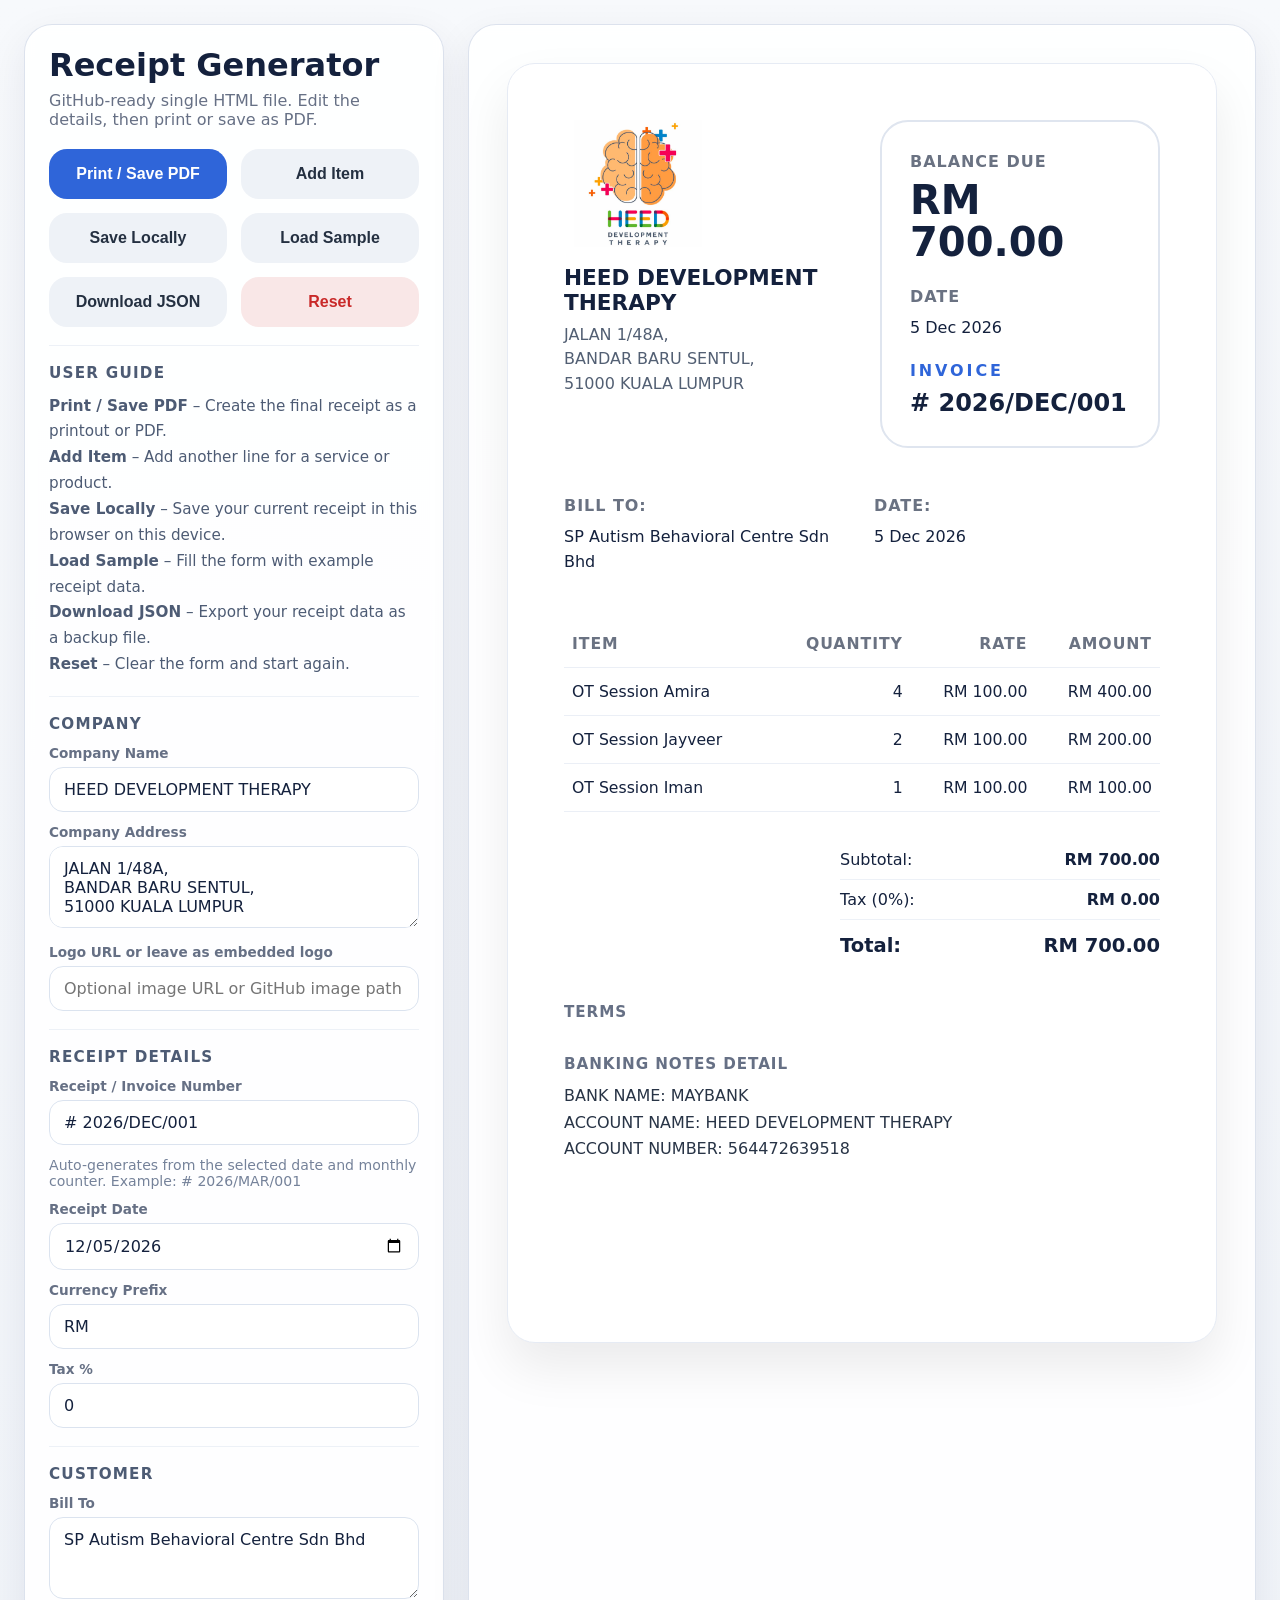
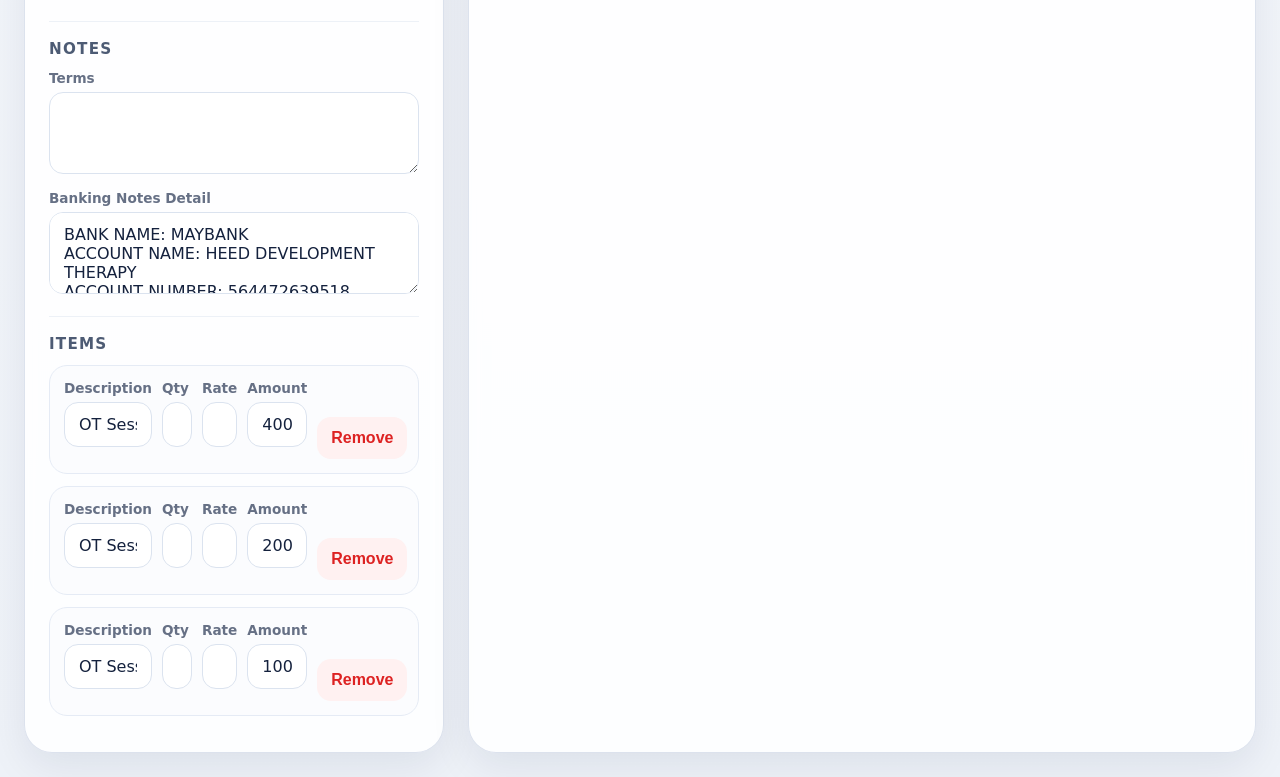
==== commit fa7c8e26: "Fix: logo not appear." ====
--- a/index.html
+++ b/index.html
@@ -571,7 +571,7 @@
         </div>
         <div class="field">
           <label>Logo URL or leave as embedded logo</label>
-          <input id="logoUrl" placeholder="Optional image URL or GitHub image path" />
+          <input id="logoUrl" value="HEED_DEV-logo.png" placeholder="Optional image URL or GitHub image path" />
         </div>
       </div>
 
@@ -830,7 +830,10 @@
       document.getElementById('previewTaxLabel').textContent = taxRate.toFixed(0);
 
       const logo = document.getElementById('previewLogo');
-      logo.src = logoUrl || EMBEDDED_LOGO;
+      logo.src = document.getElementById('logoUrl').value.trim() || "HEED_DEV-logo.png";
+      logo.onerror = function () {
+        this.style.display = "none";
+      };
 
       const tbody = document.getElementById('previewItems');
       tbody.innerHTML = '';
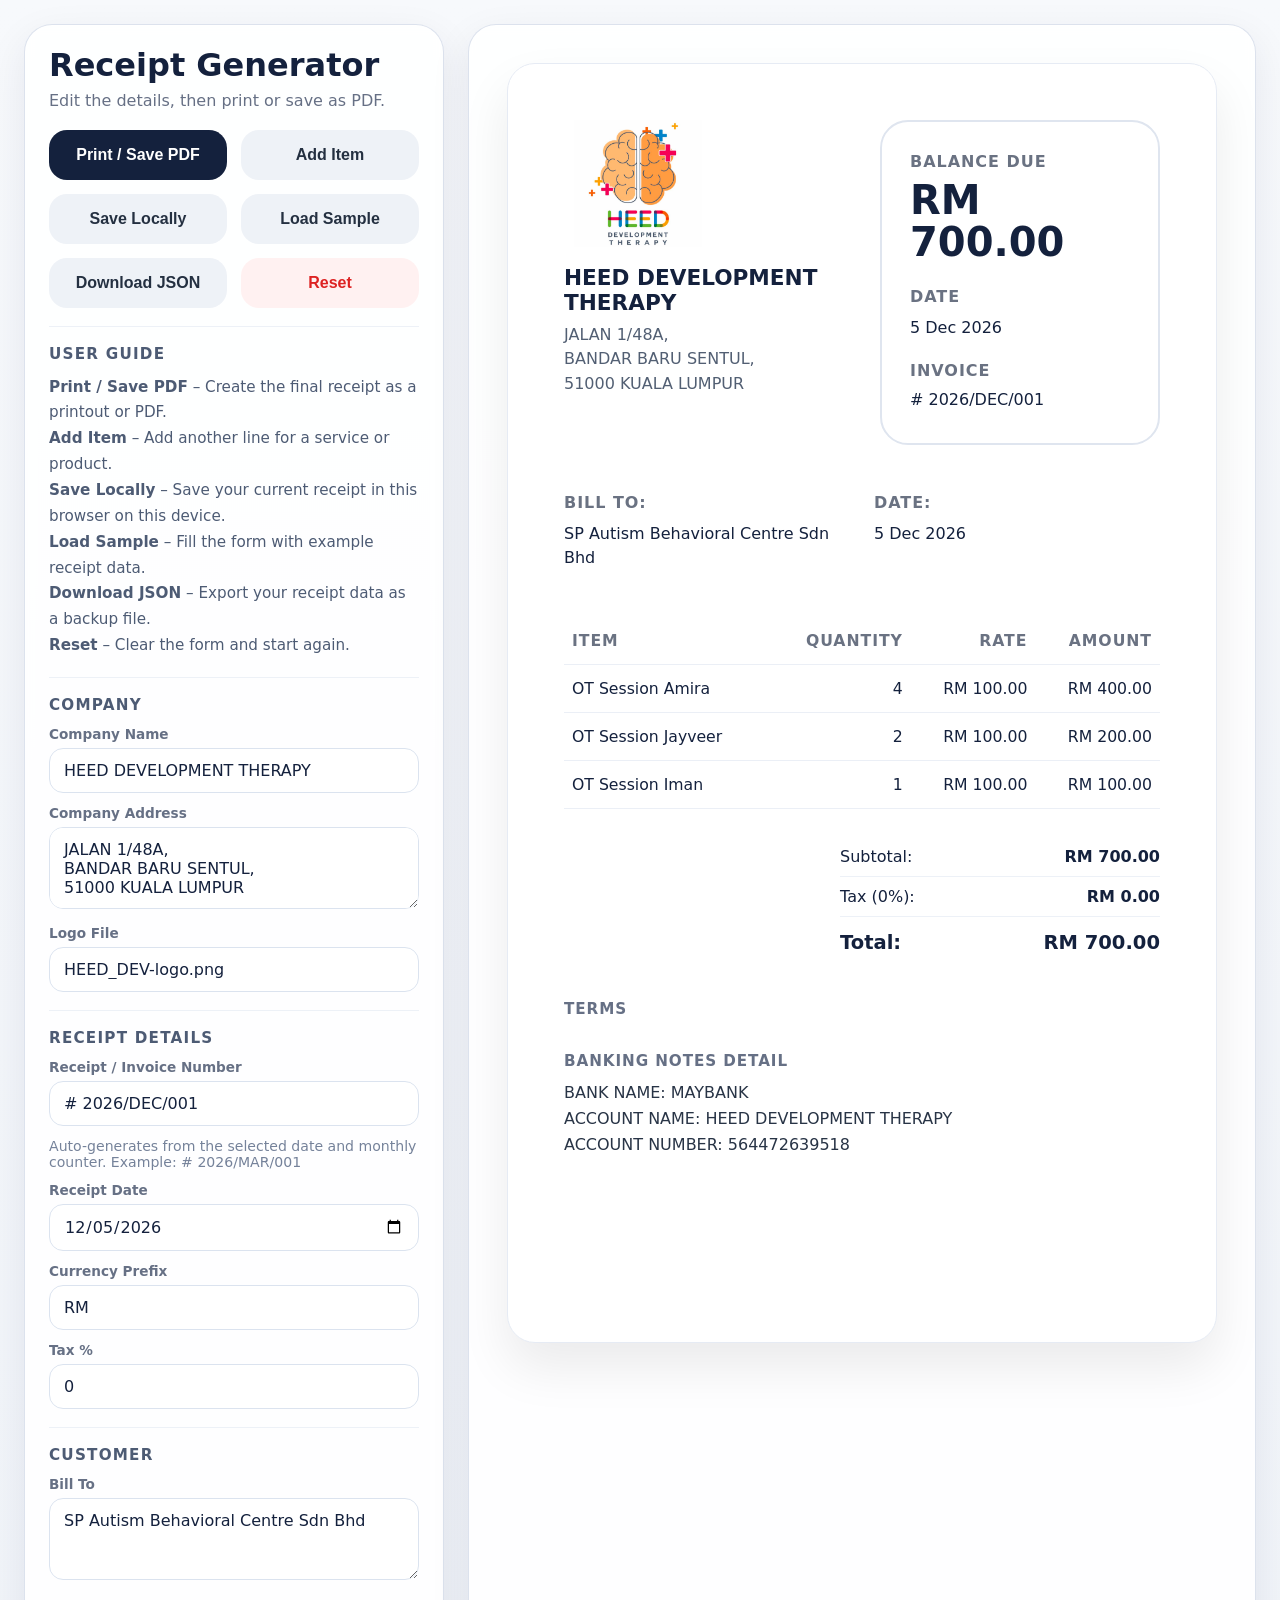
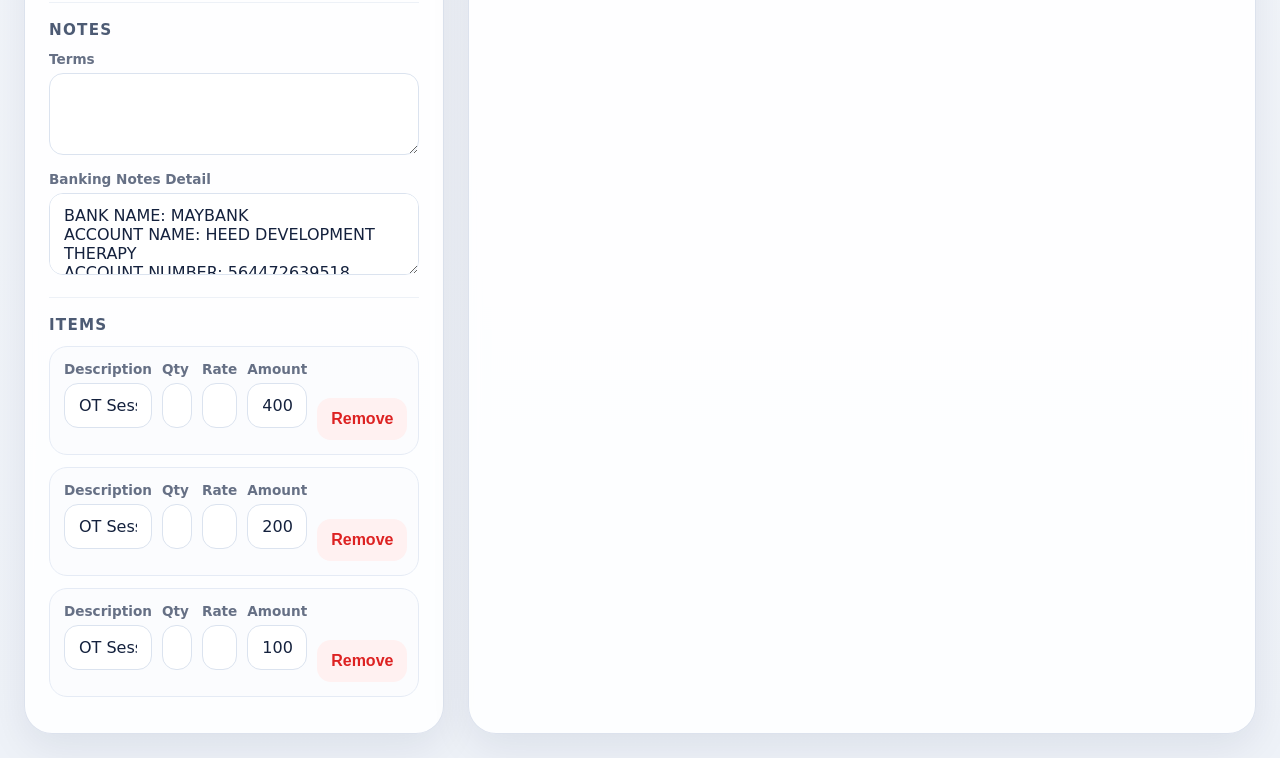
==== commit ee0c34f1: "Features: add apps logo * remove the embedded base64 logo * use HEED_DEV-logo.png as the default lo" ====
--- a/index.html
+++ b/index.html
@@ -3,7 +3,13 @@
 <head>
   <meta charset="UTF-8" />
   <meta name="viewport" content="width=device-width, initial-scale=1.0" />
-  <title>Personal Receipt Generator</title>
+  <title>HEED Receipt Generator</title>
+  <meta name="theme-color" content="#ffffff" />
+  <meta name="apple-mobile-web-app-capable" content="yes" />
+  <meta name="apple-mobile-web-app-title" content="HEED Receipt" />
+  <link rel="icon" type="image/png" href="HEED_DEV-logo.png" />
+  <link rel="apple-touch-icon" href="HEED_DEV-logo.png" />
+  <link rel="manifest" href="manifest.webmanifest" />
   <style>
     :root {
       --bg: #f3f5f9;
@@ -11,15 +17,15 @@
       --line: #d9dfeb;
       --text: #14213d;
       --muted: #667085;
-      --primary: #2f65d9;
-      --soft: #eef3ff;
-      --danger: #f9e7e7;
+      --soft: #eef2f7;
+      --danger: #fff1f1;
+      --danger-text: #d22;
       --shadow: 0 14px 40px rgba(18, 31, 58, 0.08);
-      --radius: 22px;
     }
 
     * { box-sizing: border-box; }
     html, body { margin: 0; padding: 0; }
+
     body {
       font-family: Inter, ui-sans-serif, system-ui, -apple-system, BlinkMacSystemFont, "Segoe UI", sans-serif;
       background: linear-gradient(180deg, #f7f9fc 0%, #eef2f8 100%);
@@ -81,9 +87,9 @@
     }
 
     button:hover { transform: translateY(-1px); }
-    button.primary { background: var(--primary); color: white; }
-    button.soft { background: #eef2f7; color: #243041; }
-    button.warn { background: var(--danger); color: #c92929; }
+    button.primary { background: #14213d; color: #fff; }
+    button.soft { background: var(--soft); color: #243041; }
+    button.warn { background: var(--danger); color: var(--danger-text); }
 
     .form-section {
       border-top: 1px solid #edf1f7;
@@ -99,9 +105,7 @@
       text-transform: uppercase;
     }
 
-    .field {
-      margin-bottom: 12px;
-    }
+    .field { margin-bottom: 12px; }
 
     .field label {
       display: block;
@@ -146,8 +150,8 @@
     .remove-btn {
       padding: 12px 14px;
       border-radius: 14px;
-      background: #fff1f1;
-      color: #d22;
+      background: var(--danger);
+      color: var(--danger-text);
       font-weight: 700;
     }
 
@@ -157,7 +161,7 @@
     }
 
     .receipt-sheet {
-      background: white;
+      background: #fff;
       width: 100%;
       max-width: 980px;
       min-height: 1280px;
@@ -191,22 +195,6 @@
       display: block;
     }
 
-    .invoice-label {
-      color: var(--primary);
-      font-size: 1rem;
-      font-weight: 800;
-      letter-spacing: 0.18em;
-      margin-bottom: 10px;
-    }
-
-    .invoice-number {
-      font-size: 2rem;
-      font-weight: 800;
-      line-height: 1.1;
-      margin: 0 0 26px;
-      word-break: break-word;
-    }
-
     .company-name {
       font-size: 1.35rem;
       font-weight: 800;
@@ -232,11 +220,26 @@
     .summary-card .label,
     .meta-title,
     .bill-title,
-    .table-head {
+    .table-head,
+    .invoice-label {
       color: #6a7282;
       text-transform: uppercase;
       letter-spacing: 0.06em;
       font-weight: 800;
+    }
+
+    .invoice-label {
+      margin-top: 20px;
+      margin-bottom: 8px;
+      font-size: 1rem;
+    }
+
+    .invoice-number {
+      font-size: 1rem;
+      font-weight: 400;
+      line-height: 1.55;
+      margin: 0;
+      word-break: break-word;
     }
 
     .due-amount {
@@ -254,9 +257,7 @@
       margin-bottom: 34px;
     }
 
-    .bill-box, .date-box {
-      min-height: 90px;
-    }
+    .bill-box, .date-box { min-height: 90px; }
 
     .bill-content, .date-content {
       margin-top: 10px;
@@ -346,22 +347,10 @@
         gap: 16px;
       }
 
-      .controls {
-        padding: 18px;
-      }
-
-      .controls h1 {
-        font-size: 1.6rem;
-      }
-
-      .controls p {
-        font-size: 0.95rem;
-      }
-
-      .receipt-wrap {
-        padding: 12px;
-      }
-
+      .controls { padding: 18px; }
+      .controls h1 { font-size: 1.6rem; }
+      .controls p { font-size: 0.95rem; }
+      .receipt-wrap { padding: 12px; }
       .receipt-sheet {
         padding: 22px;
         border-radius: 18px;
@@ -379,13 +368,8 @@
         border-radius: 20px;
       }
 
-      .button-grid {
-        grid-template-columns: 1fr;
-      }
-
-      .button-grid button {
-        width: 100%;
-      }
+      .button-grid { grid-template-columns: 1fr; }
+      .button-grid button { width: 100%; }
 
       .form-section {
         padding-top: 16px;
@@ -419,9 +403,7 @@
         margin-top: 20px;
       }
 
-      .total-row {
-        padding: 12px 0;
-      }
+      .total-row { padding: 12px 0; }
 
       .logo-box img {
         max-width: 110px;
@@ -433,9 +415,7 @@
         font-size: 0.92rem;
       }
 
-      .due-amount {
-        font-size: 2rem;
-      }
+      .due-amount { font-size: 2rem; }
     }
 
     @media (max-width: 560px) {
@@ -449,17 +429,9 @@
         border-radius: 20px;
       }
 
-      .receipt-wrap {
-        padding: 8px;
-      }
-
-      .receipt-sheet {
-        padding: 16px;
-      }
-
-      .company-name {
-        font-size: 1.1rem;
-      }
+      .receipt-wrap { padding: 8px; }
+      .receipt-sheet { padding: 16px; }
+      .company-name { font-size: 1.1rem; }
 
       .company-address,
       .bill-content,
@@ -488,9 +460,7 @@
         width: 100%;
       }
 
-      thead {
-        display: none;
-      }
+      thead { display: none; }
 
       tbody tr {
         border: 1px solid #ebeff6;
@@ -512,7 +482,7 @@
     }
 
     @media print {
-      body { background: white; }
+      body { background: #fff; }
       .page { display: block; padding: 0; max-width: none; }
       .controls { display: none !important; }
       .panel { border: 0; box-shadow: none; background: transparent; }
@@ -534,7 +504,7 @@
   <div class="page">
     <aside class="panel controls">
       <h1>Receipt Generator</h1>
-      <p>GitHub-ready single HTML file. Edit the details, then print or save as PDF.</p>
+      <p>Edit the details, then print or save as PDF.</p>
 
       <div class="button-grid">
         <button class="primary" onclick="window.print()">Print / Save PDF</button>
@@ -570,8 +540,8 @@
 51000 KUALA LUMPUR</textarea>
         </div>
         <div class="field">
-          <label>Logo URL or leave as embedded logo</label>
-          <input id="logoUrl" value="HEED_DEV-logo.png" placeholder="Optional image URL or GitHub image path" />
+          <label>Logo File</label>
+          <input id="logoUrl" value="HEED_DEV-logo.png" placeholder="Example: HEED_DEV-logo.png" />
         </div>
       </div>
 
@@ -628,8 +598,7 @@
       <section class="receipt-sheet" id="receiptSheet">
         <div class="receipt-top">
           <div class="branding">
-            <div class="logo-box"><img id="previewLogo" alt="Company logo" /></div>
-            
+            <div class="logo-box"><img id="previewLogo" alt="Company logo" src="HEED_DEV-logo.png" /></div>
             <div class="company-name" id="previewCompanyName">HEED DEVELOPMENT THERAPY</div>
             <div class="company-address" id="previewCompanyAddress">JALAN 1/48A,
 BANDAR BARU SENTUL,
@@ -641,8 +610,8 @@
             <div class="due-amount" id="previewBalance">RM 0.00</div>
             <div class="meta-title">Date</div>
             <div class="date-content" id="previewDateTop">31 Mar 2026</div>
-            <div class="invoice-label" style="margin-top: 20px;">INVOICE</div>
-            <div class="invoice-number" id="previewInvoiceNumber" style="font-size: 1.5rem; margin: 8px 0 0;"># 2026/MAR/001</div>
+            <div class="invoice-label">Invoice</div>
+            <div class="invoice-number" id="previewInvoiceNumber"># 2026/MAR/001</div>
           </div>
         </div>
 
@@ -692,12 +661,12 @@
   </div>
 
   <script>
-    const EMBEDDED_LOGO = "[data-uri]";
+    const DEFAULT_LOGO = 'HEED_DEV-logo.png';
 
     const defaultData = {
       companyName: 'HEED DEVELOPMENT THERAPY',
       companyAddress: 'JALAN 1/48A,\nBANDAR BARU SENTUL,\n51000 KUALA LUMPUR',
-      logoUrl: '',
+      logoUrl: DEFAULT_LOGO,
       invoiceDate: '',
       invoiceNumber: '',
       billTo: 'SP Autism Behavioral Centre Sdn Bhd',
@@ -712,7 +681,7 @@
       ]
     };
 
-    const monthNames = ['JAN','FEB','MAR','APR','MAY','JUN','JUL','AUG','SEP','OCT','NOV','DEC'];
+    const monthNames = ['JAN', 'FEB', 'MAR', 'APR', 'MAY', 'JUN', 'JUL', 'AUG', 'SEP', 'OCT', 'NOV', 'DEC'];
     const longMonthNames = ['Jan', 'Feb', 'Mar', 'Apr', 'May', 'Jun', 'Jul', 'Aug', 'Sep', 'Oct', 'Nov', 'Dec'];
 
     function pad(n, size = 3) {
@@ -738,27 +707,38 @@
 
     function periodKeyFromDate(dateStr) {
       const [y, m] = dateStr.split('-').map(Number);
-      return `${y}-${pad(m, 2)}`;
+      return `${y}-${String(m).padStart(2, '0')}`;
     }
 
     function generateInvoiceNumber(dateStr, forceNext = false) {
       const [year, month] = dateStr.split('-').map(Number);
       const key = `receipt-counter-${periodKeyFromDate(dateStr)}`;
       let counter = Number(localStorage.getItem(key) || 0);
+
       if (counter === 0 || forceNext) {
         counter += 1;
         localStorage.setItem(key, String(counter));
       }
+
       return `# ${year}/${monthNames[month - 1]}/${pad(counter)}`;
     }
 
     function maybeRefreshInvoiceNumber() {
       const dateStr = document.getElementById('invoiceDate').value || todayISO();
       const invoiceInput = document.getElementById('invoiceNumber');
-      const expectedPrefix = `# ${dateStr.slice(0,4)}/${monthNames[Number(dateStr.slice(5,7)) - 1]}/`;
+      const expectedPrefix = `# ${dateStr.slice(0, 4)}/${monthNames[Number(dateStr.slice(5, 7)) - 1]}/`;
+
       if (!invoiceInput.value || !invoiceInput.value.startsWith(expectedPrefix)) {
         invoiceInput.value = generateInvoiceNumber(dateStr);
       }
+    }
+
+    function escapeHtmlAttr(value) {
+      return String(value)
+        .replace(/&/g, '&amp;')
+        .replace(/"/g, '&quot;')
+        .replace(/</g, '&lt;')
+        .replace(/>/g, '&gt;');
     }
 
     function buildItemRow(item = { description: '', quantity: 1, rate: 0 }) {
@@ -773,16 +753,19 @@
           <button class="remove-btn" type="button">Remove</button>
         </div>
       `;
-      row.querySelectorAll('input').forEach(el => el.addEventListener('input', () => {
+
+      row.querySelectorAll('input').forEach((el) => el.addEventListener('input', () => {
         const qty = Number(row.querySelector('.item-qty').value || 0);
         const rate = Number(row.querySelector('.item-rate').value || 0);
         row.querySelector('.item-amount').value = (qty * rate).toFixed(2);
         updatePreview();
       }));
+
       row.querySelector('.remove-btn').addEventListener('click', () => {
         row.remove();
         updatePreview();
       });
+
       return row;
     }
 
@@ -792,19 +775,17 @@
     }
 
     function getItemsFromEditor() {
-      return [...document.querySelectorAll('.item-row')].map(row => ({
-        description: row.querySelector('.item-desc').value.trim(),
-        quantity: Number(row.querySelector('.item-qty').value || 0),
-        rate: Number(row.querySelector('.item-rate').value || 0)
-      })).filter(item => item.description || item.quantity || item.rate);
-    }
-
-    function escapeHtmlAttr(value) {
-      return String(value)
-        .replace(/&/g, '&amp;')
-        .replace(/"/g, '&quot;')
-        .replace(/</g, '&lt;')
-        .replace(/>/g, '&gt;');
+      return [...document.querySelectorAll('.item-row')]
+        .map((row) => ({
+          description: row.querySelector('.item-desc').value.trim(),
+          quantity: Number(row.querySelector('.item-qty').value || 0),
+          rate: Number(row.querySelector('.item-rate').value || 0)
+        }))
+        .filter((item) => item.description || item.quantity || item.rate);
+    }
+
+    function saveDraftState() {
+      localStorage.setItem('receipt-generator-draft', JSON.stringify(collectFormData()));
     }
 
     function updatePreview() {
@@ -815,7 +796,7 @@
       const invoiceNumber = document.getElementById('invoiceNumber').value;
       const terms = document.getElementById('terms').value;
       const bankingNotes = document.getElementById('bankingNotes').value;
-      const logoUrl = document.getElementById('logoUrl').value.trim();
+      const logoUrl = document.getElementById('logoUrl').value.trim() || DEFAULT_LOGO;
       const taxRate = Number(document.getElementById('taxRate').value || 0);
       const items = getItemsFromEditor();
 
@@ -830,15 +811,17 @@
       document.getElementById('previewTaxLabel').textContent = taxRate.toFixed(0);
 
       const logo = document.getElementById('previewLogo');
-      logo.src = document.getElementById('logoUrl').value.trim() || "HEED_DEV-logo.png";
-      logo.onerror = function () {
-        this.style.display = "none";
+      logo.style.display = 'block';
+      logo.src = logoUrl;
+      logo.onerror = function onLogoError() {
+        this.style.display = 'none';
       };
 
       const tbody = document.getElementById('previewItems');
       tbody.innerHTML = '';
       let subtotal = 0;
-      items.forEach(item => {
+
+      items.forEach((item) => {
         const amount = item.quantity * item.rate;
         subtotal += amount;
         const tr = document.createElement('tr');
@@ -881,7 +864,7 @@
     function applyData(data) {
       document.getElementById('companyName').value = data.companyName ?? defaultData.companyName;
       document.getElementById('companyAddress').value = data.companyAddress ?? defaultData.companyAddress;
-      document.getElementById('logoUrl').value = data.logoUrl ?? '';
+      document.getElementById('logoUrl').value = data.logoUrl || defaultData.logoUrl;
       document.getElementById('invoiceDate').value = data.invoiceDate || todayISO();
       document.getElementById('invoiceNumber').value = data.invoiceNumber || generateInvoiceNumber(document.getElementById('invoiceDate').value);
       document.getElementById('billTo').value = data.billTo ?? '';
@@ -892,12 +875,8 @@
 
       const editor = document.getElementById('itemsEditor');
       editor.innerHTML = '';
-      (data.items?.length ? data.items : defaultData.items).forEach(item => editor.appendChild(buildItemRow(item)));
+      (data.items?.length ? data.items : defaultData.items).forEach((item) => editor.appendChild(buildItemRow(item)));
       updatePreview();
-    }
-
-    function saveDraftState() {
-      localStorage.setItem('receipt-generator-draft', JSON.stringify(collectFormData()));
     }
 
     function saveLocally() {
@@ -935,19 +914,23 @@
       updatePreview();
     });
 
-    ['companyName','companyAddress','logoUrl','invoiceNumber','billTo','currency','taxRate','terms','bankingNotes']
-      .forEach(id => document.getElementById(id).addEventListener('input', updatePreview));
+    ['companyName', 'companyAddress', 'logoUrl', 'invoiceNumber', 'billTo', 'currency', 'taxRate', 'terms', 'bankingNotes']
+      .forEach((id) => document.getElementById(id).addEventListener('input', updatePreview));
 
     (function init() {
       const saved = localStorage.getItem('receipt-generator-draft');
+
       if (saved) {
         try {
           applyData(JSON.parse(saved));
           maybeRefreshInvoiceNumber();
           updatePreview();
           return;
-        } catch (e) {}
-      }
+        } catch (error) {
+          console.warn('Failed to load saved draft.', error);
+        }
+      }
+
       const fresh = structuredClone(defaultData);
       fresh.invoiceDate = todayISO();
       fresh.invoiceNumber = generateInvoiceNumber(fresh.invoiceDate);
